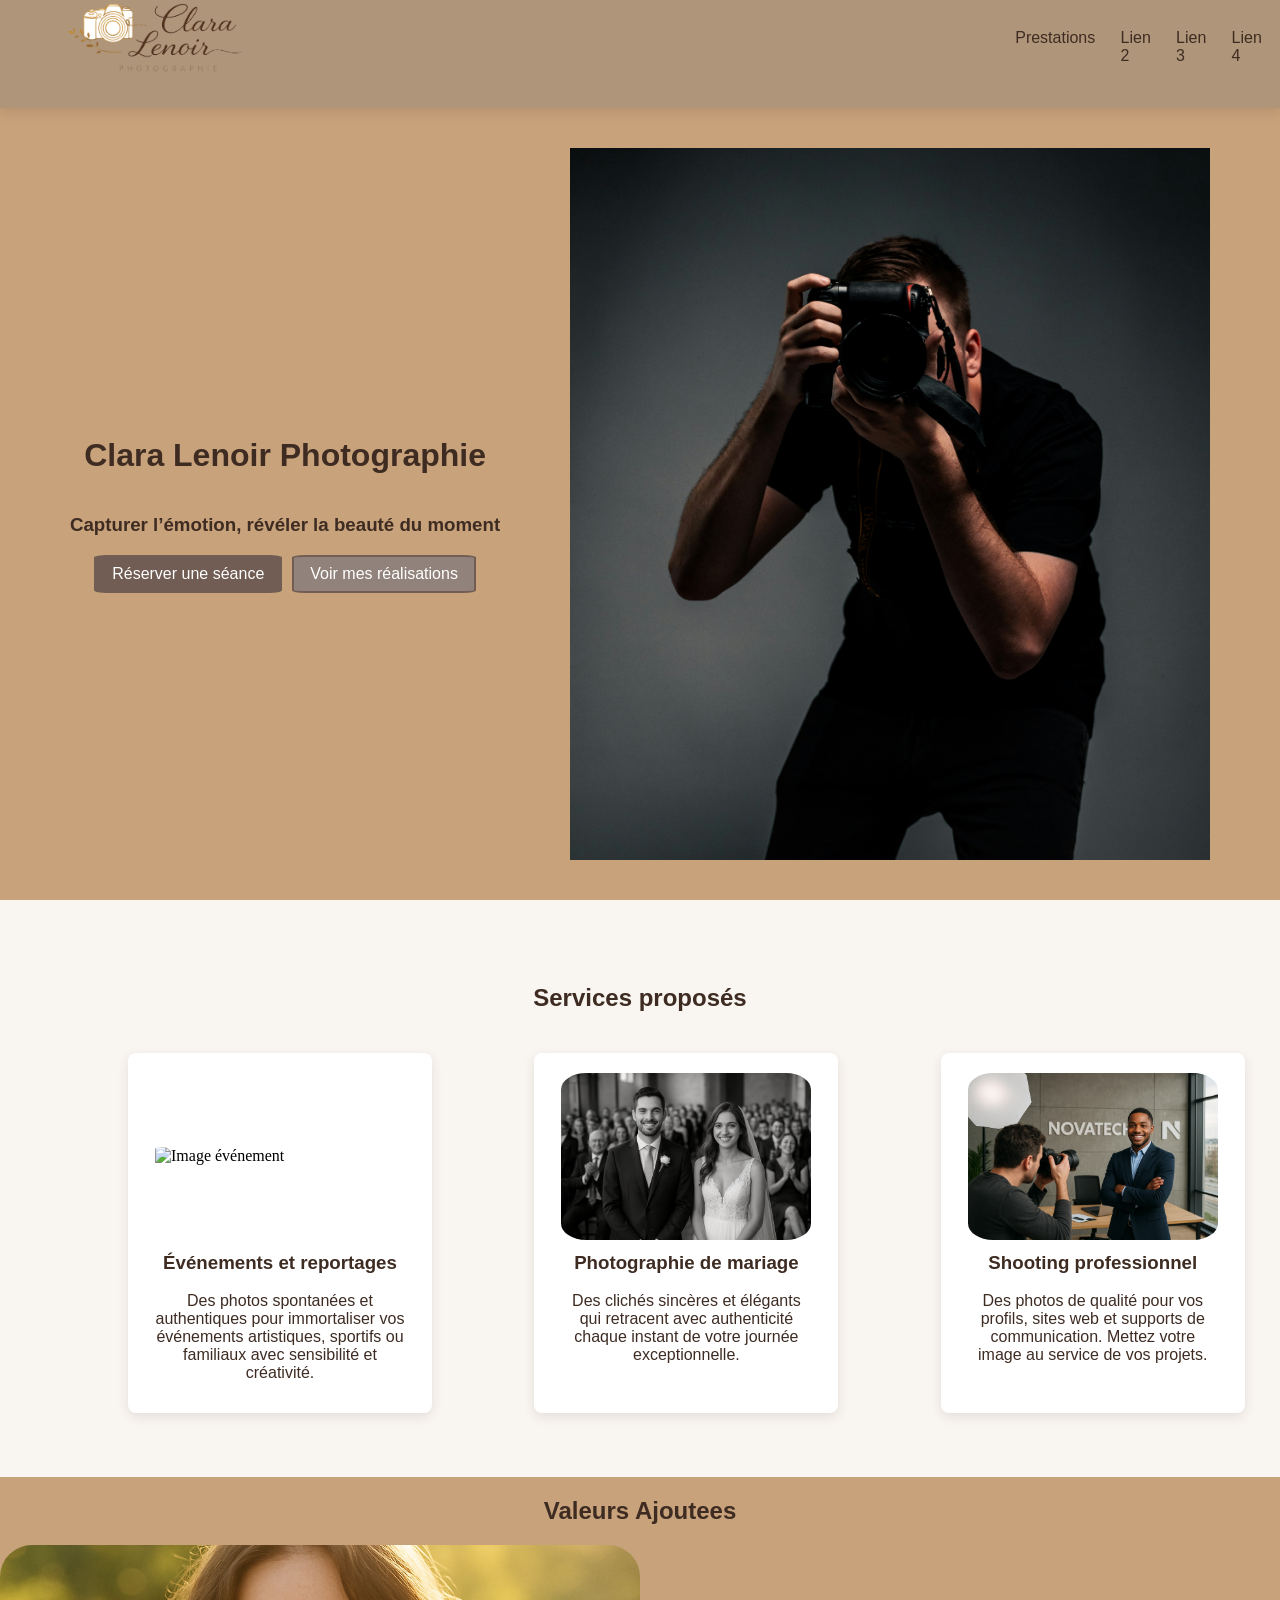
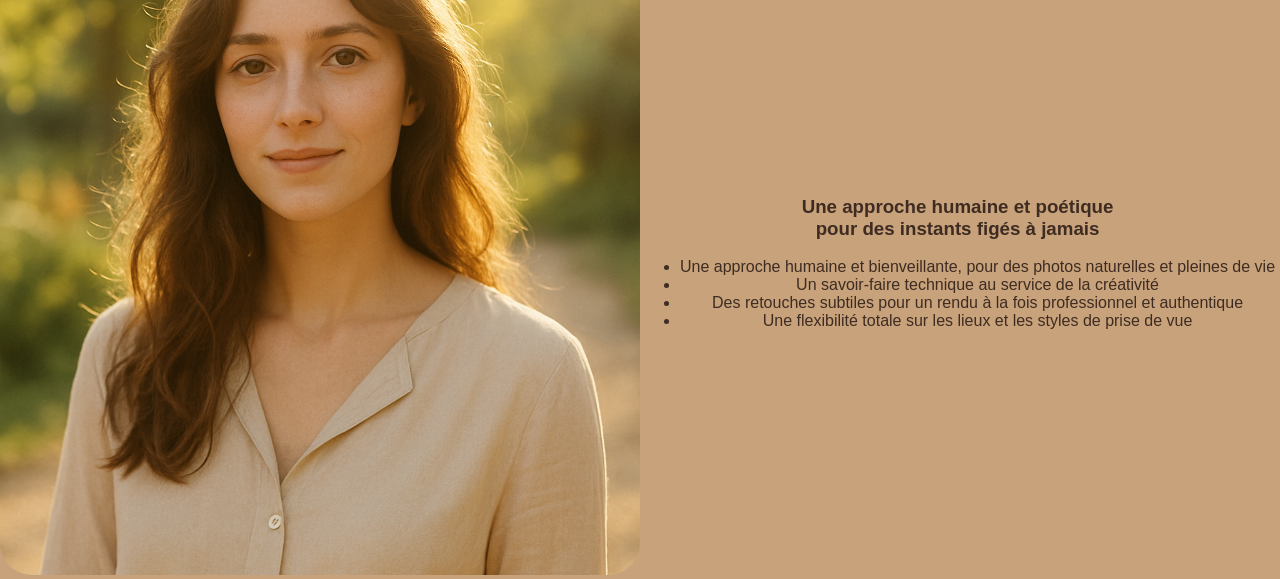
==== index.html @ 396c2cf5 "update" ====
<!DOCTYPE html>
<html lang="fr">

<head>
    <meta charset="UTF-8">
    <meta name="viewport" content="width=device-width, initial-scale=1.0">
    <title>Document</title>
    <link rel="stylesheet" href="style.css">
</head>

<body>
    <nav>
        <a href="index.html">
            <img src="/asset/logo.png" alt="logo">
        </a>
        <ul>
            <li><a href="#">Prestations</a></li>
            <li><a href="#">Lien 2</a></li>
            <li><a href="#">Lien 3</a></li>
            <li><a href="#">Lien 4</a></li>
        </ul>
    </nav>



    <head>
        <div class="head-align">
            <div class="head-colum">
             
            <h1>Clara Lenoir Photographie</h1>
            <h3>Capturer l’émotion, révéler la beauté du moment</h3>
            <div class="btn-align">
                <a class="btn primary" href="€"> Réserver une séance</a>
                <a class="btn secondary" href="#">Voir mes réalisations</a>
            </div>
            </div>
            <img class="head-img" src="asset/img-principal.jpg" alt="image principal">
        </div>
    </head>


<main>
    <section class="prestation">
    <h2>Services proposés</h2>
    <div class="prestation-container">
        
        <div class="prestation-card">
            <div class="prestation-img">
                <img src="asset/nathanael-desmeules-r5GDJ0V_4D8-unsplash.jpg" alt="Image événement">
            </div>
            <h3>Événements et reportages</h3>
            <p>Des photos spontanées et authentiques pour immortaliser vos événements artistiques, sportifs ou familiaux avec sensibilité et créativité.</p>
        </div>

       
        <div class="prestation-card">
            <div class="prestation-img">
                <img src="asset/mariage.png" alt="Image mariage">
            </div>
            <h3>Photographie de mariage</h3>
            <p>Des clichés sincères et élégants qui retracent avec authenticité chaque instant de votre journée exceptionnelle.</p>
        </div>

        
        <div class="prestation-card">
            <div class="prestation-img">
                <img src="asset/corporate-novatech.png" alt="Image professionnel">
            </div>
            <h3>Shooting professionnel</h3>
            <p>Des photos de qualité pour vos profils, sites web et supports de communication. Mettez votre image au service de vos projets.</p>
        </div>
    </div>
</section>

<section class="realisation">
    <h2>Valeurs Ajoutees</h2>
    <div class="realisation-container">
        <div class="realisation-img"> 
        <img src="asset\portraits-lumiere.png" alt="Photo de la proprietaire du site">
        </div>
        <div class="realisation-txt">
            <h3>Une approche humaine et poétique<br>pour des instants figés à jamais</h3>
            <ul>
                <li>Une approche humaine et bienveillante, pour des photos naturelles et pleines de vie</li>
                <li>Un savoir-faire technique au service de la créativité</li>
                <li>Des retouches subtiles pour un rendu à la fois professionnel et authentique</li>
                <li>Une flexibilité totale sur les lieux et les styles de prise de vue</li>
            </ul>
        </div>
    </div>
</section>

</main>
</body>

</html>
---- style.css ----
body {
    margin: 0px;
    background-color: #C8A27A;
}

h1, h2, h3 {

    font-family: "Montserrat", sans-serif;
    font-optical-sizing: auto;
    /* font-weight: <weight>; */
    font-style: normal;
    color: #3E2C23;

}

p, a, li {
    font-family: "Lato", sans-serif;
    font-weight: 100;
    font-style: normal;
    color: #3E2C23;
    text-decoration: none;
}










/* DEBUT NAVBAR */


nav {
    display: flex;
    justify-content: center;
    align-content: space-between;
    height: 12vh;
    background-color: #af9579;
    box-shadow: 0 4px 12px rgba(62, 44, 35, 0.15);
    position: relative;
}

nav ul {
    display: flex;
}

nav ul li {
    list-style: none;
    margin: 6%;

}

nav ul li:hover {
    background-color: black;
}

nav img {
    width: 20%;
}

/* FIN NAVBAR */













/* DEBUT BOUTON */
.btn {
    color: #3E2C23;
    border: solid #715d53 2px;
    border-radius: 7%;
    padding: 8px 16px;
    text-decoration: none;
    font-family: 'Lato', sans-serif;
    transition: all 0.3s ease;
}

.primary {
    background-color: #715d53;
    color: white;
}

.primary:hover {
    background-color: #C8A27A;
    color: #3E2C23;
}

.secondary {
    background-color: #91827b;
    color: white;
    border-color: #715d53;
}

.secondary:hover {
    background-color: #B89F8A;
    color: #3E2C23;
    border-color: #C8A27A;
}

/* FIN BOUTON */












/* ORGANISATION HEAD */

.btn-align {
    display: flex;
    gap: 10px;
}

.head-align {
    display: flex;
    height: 88vh;
    justify-content: center
}

.head-colum {
    display: flex;
    flex-direction: column;
    justify-content: center;
    align-items: center;
    margin-left: auto;
}

.head-img {
    width: 50vw;
    height: 90%;
    object-fit: cover;
    margin: auto;
}

/* FIN HEAD */









/* DEBUT PRESTATION */

.prestation {
    padding: 5% 10%;
    background-color: #F9F5F0;

}

.prestation h2 {

    color: #3E2C23;
    text-align: center;
    margin-bottom: 4%;

}

.prestation-container {
    display: flex;
    justify-content: space-between;
    gap: 10%;
    height: 40vh;

}

.prestation-card {

    min-width: 250px;
    background-color: white;
    border-radius: 8px;
    padding: 3vh;
    box-shadow: 0 4px 12px rgba(62, 44, 35, 0.1);
}

.prestation-img {
    height: 50%;
    display: flex;
    justify-content: center;
    align-items: center;

}

.prestation-img img {
    width: 100%;
    border-radius: 10%;

}

.prestation-card h3 {
    text-align: center;
}

.prestation-card p {
    text-align: center;
}

/* FIN PRESTATION */





.realisation {
    display: flex;
    flex-direction: column;
    text-align: center;
}

.realisation-container {
    display: flex;
    align-items: center
}

.realisation-img img {
    width: 50vw;
    height: 70vh;
    object-fit: cover;
    border-radius: 5%;
}
.realisation-txt{
    text-align: ;
}
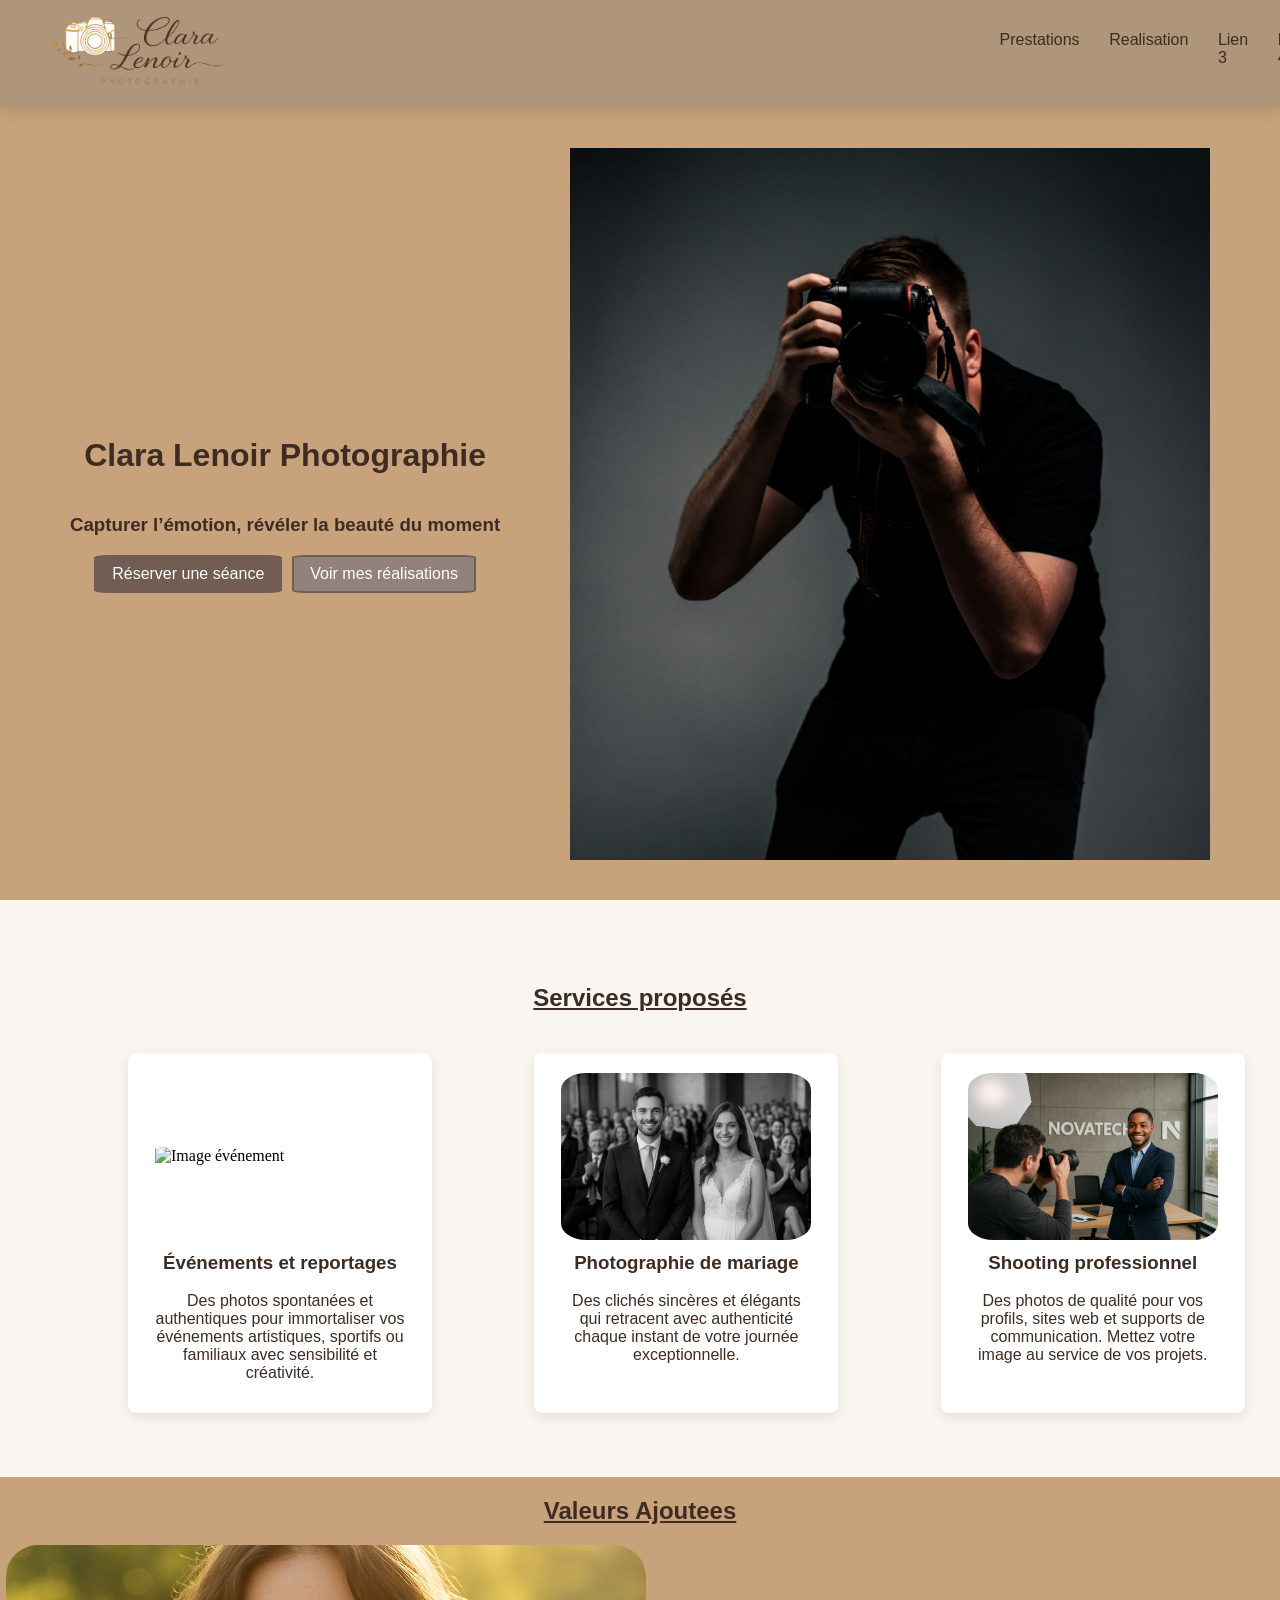
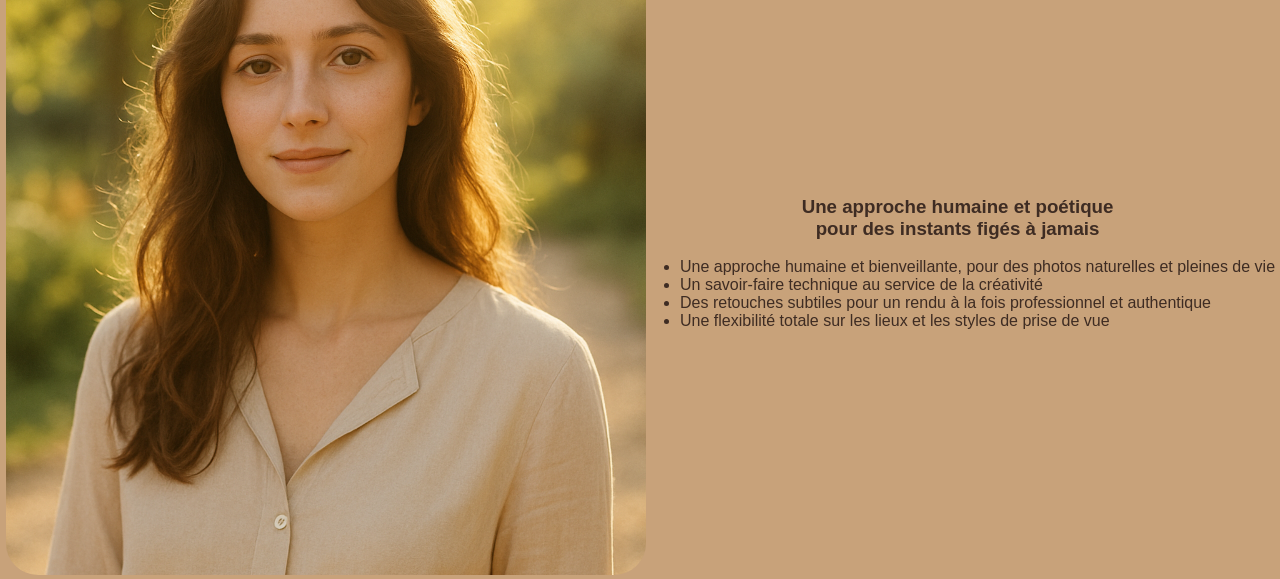
==== commit 5aaa3be1: "v2" ====
--- a/index.html
+++ b/index.html
@@ -15,7 +15,7 @@
         </a>
         <ul>
             <li><a href="#">Prestations</a></li>
-            <li><a href="#">Lien 2</a></li>
+            <li><a href="#">Realisation</a></li>
             <li><a href="#">Lien 3</a></li>
             <li><a href="#">Lien 4</a></li>
         </ul>
--- a/style.css
+++ b/style.css
@@ -59,6 +59,7 @@
 
 nav img {
     width: 20%;
+    margin-top: 1.5%;
 }
 
 /* FIN NAVBAR */
@@ -172,6 +173,8 @@
     color: #3E2C23;
     text-align: center;
     margin-bottom: 4%;
+    text-decoration:underline;
+    font-weight: bold;
 
 }
 
@@ -219,11 +222,15 @@
 
 
 
-
+/* DEBUT REALISATION */
 .realisation {
     display: flex;
     flex-direction: column;
     text-align: center;
+}
+.realisation h2{
+    text-decoration:underline;
+    font-weight: bold;
 }
 
 .realisation-container {
@@ -236,7 +243,13 @@
     height: 70vh;
     object-fit: cover;
     border-radius: 5%;
+    margin-left: 1%;
+   
 }
 .realisation-txt{
-    text-align: ;
-}+    text-align: justify;
+}
+.realisation-txt h3{
+    text-align: center;
+}
+/* FIN REALISATION */
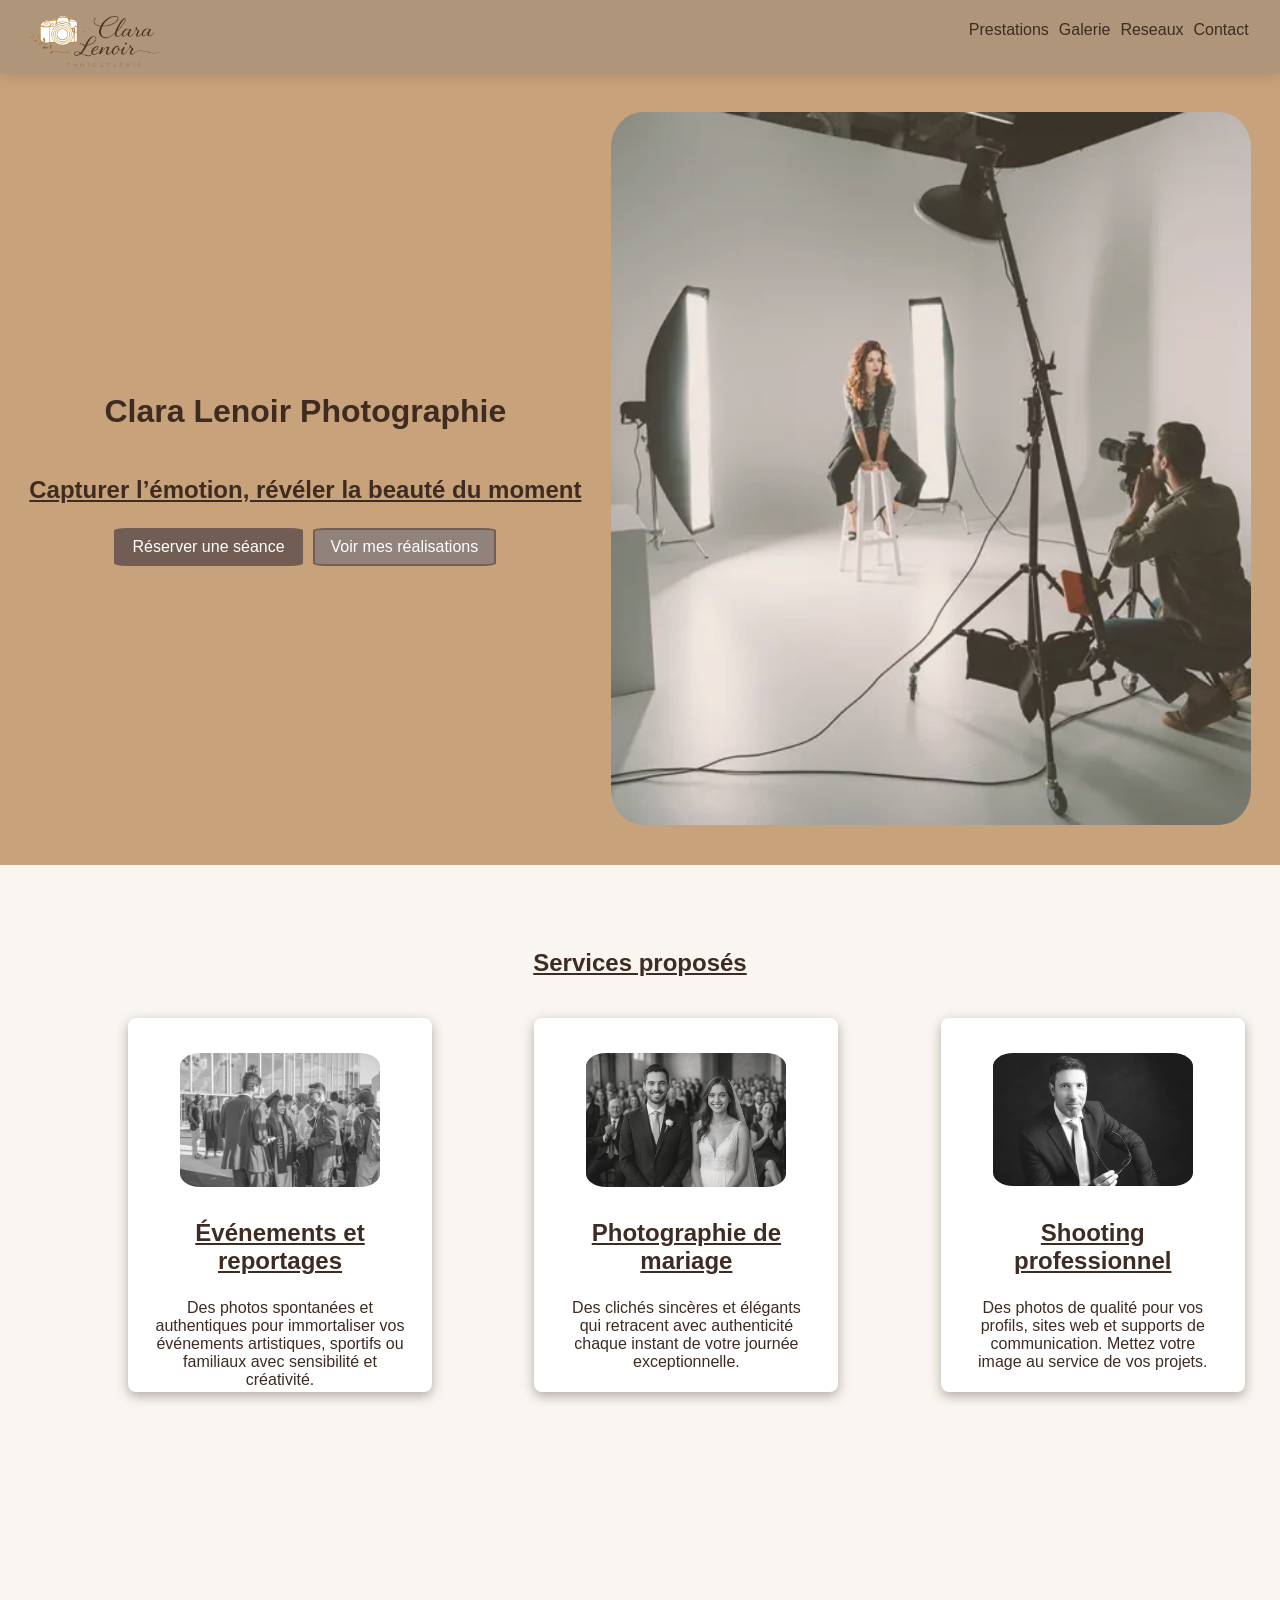
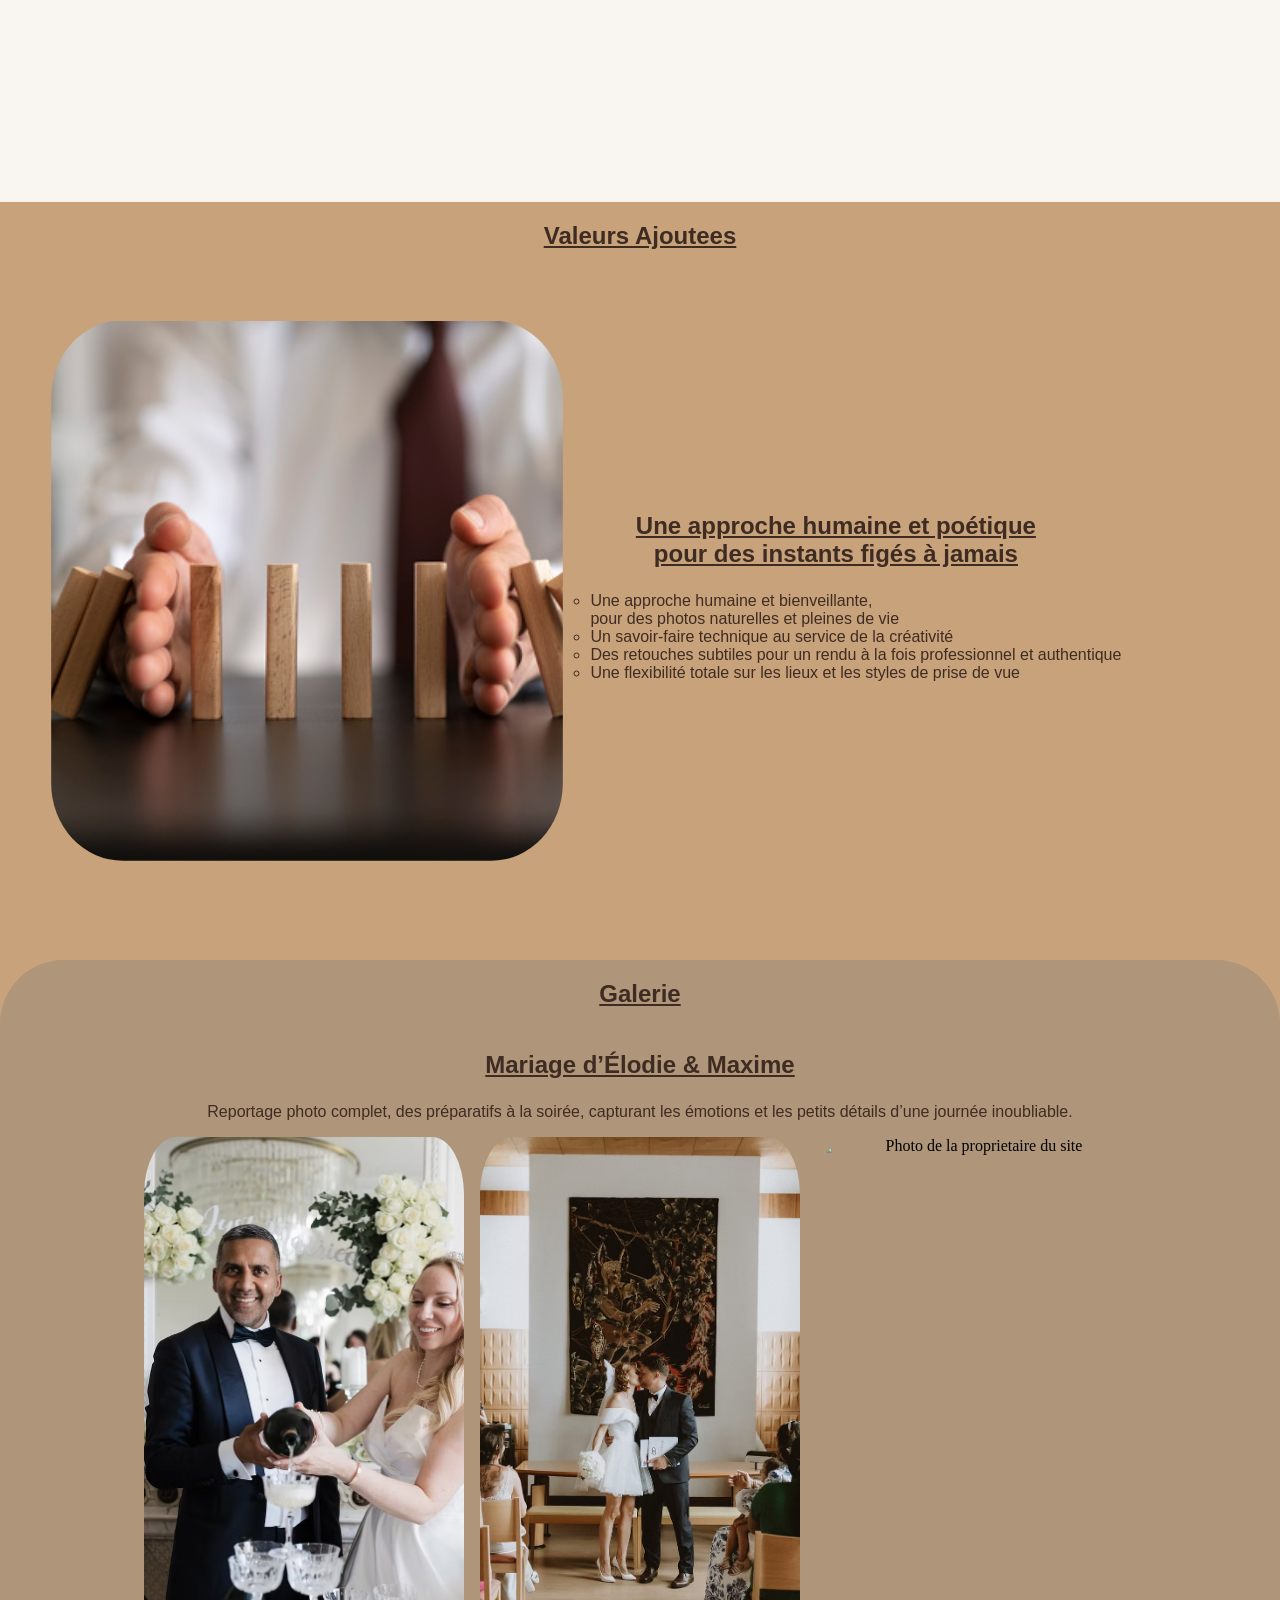
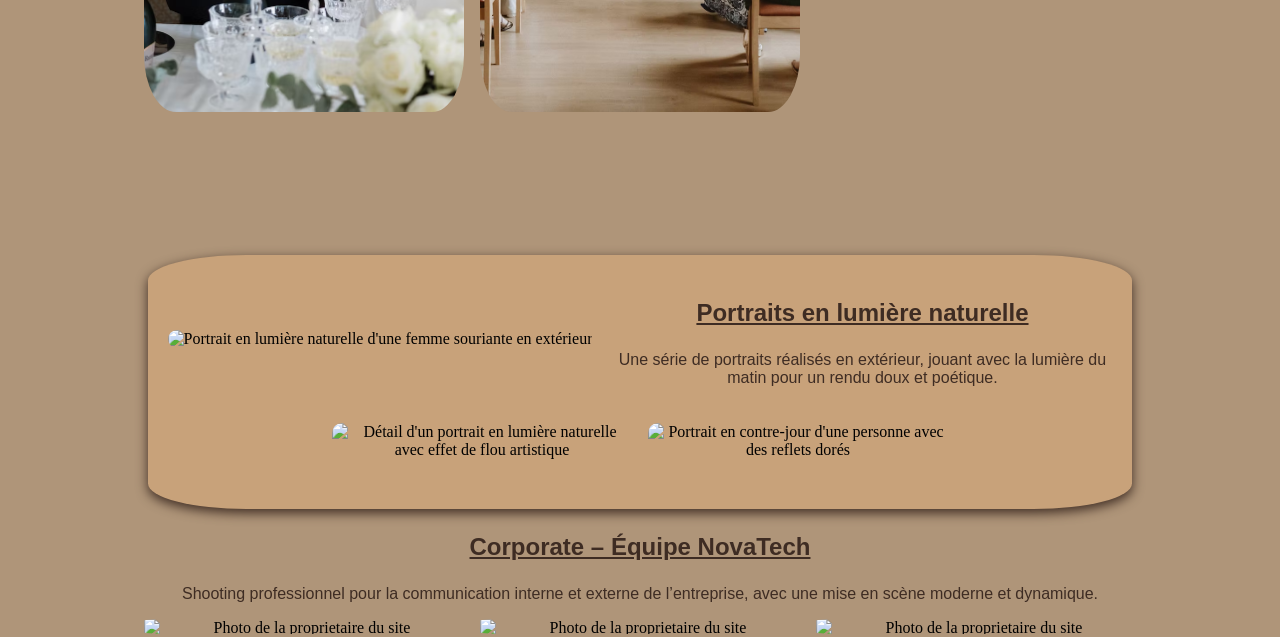
==== commit c44a7aa5: "v2.1" ====
--- a/index.html
+++ b/index.html
@@ -11,13 +11,13 @@
 <body>
     <nav>
         <a href="index.html">
-            <img src="/asset/logo.png" alt="logo">
+            <img src="asset/logo.png" alt="logo">
         </a>
         <ul>
-            <li><a href="#">Prestations</a></li>
-            <li><a href="#">Realisation</a></li>
-            <li><a href="#">Lien 3</a></li>
-            <li><a href="#">Lien 4</a></li>
+            <li><a href="#prestation">Prestations</a></li>
+            <li><a href="#galerie">Galerie</a></li>
+            <li><a href="#">Reseaux</a></li>
+            <li><a href="#">Contact</a></li>
         </ul>
     </nav>
 
@@ -26,71 +26,140 @@
     <head>
         <div class="head-align">
             <div class="head-colum">
-             
-            <h1>Clara Lenoir Photographie</h1>
-            <h3>Capturer l’émotion, révéler la beauté du moment</h3>
-            <div class="btn-align">
-                <a class="btn primary" href="€"> Réserver une séance</a>
-                <a class="btn secondary" href="#">Voir mes réalisations</a>
+
+                <h1>Clara Lenoir Photographie</h1>
+                <h3>Capturer l’émotion, révéler la beauté du moment</h3>
+                <div class="btn-align">
+                    <a class="btn primary" href="€"> Réserver une séance</a>
+                    <a class="btn secondary" href="#">Voir mes réalisations</a>
+                </div>
             </div>
-            </div>
-            <img class="head-img" src="asset/img-principal.jpg" alt="image principal">
+            <img class="head-img" src="asset/img-principale.jpg" alt="image principal">
         </div>
     </head>
 
 
-<main>
-    <section class="prestation">
-    <h2>Services proposés</h2>
-    <div class="prestation-container">
-        
-        <div class="prestation-card">
-            <div class="prestation-img">
-                <img src="asset/nathanael-desmeules-r5GDJ0V_4D8-unsplash.jpg" alt="Image événement">
+    <main>
+        <section id="prestation" class="prestation">
+            <h2>Services proposés</h2>
+            <div class="prestation-container">
+
+                <div class="prestation-card">
+                    <div class="prestation-img">
+                        <img src="asset/evenement.webp"
+                            alt="Photographe capturant un événement artistique en extérieur avec des participants souriants">
+                    </div>
+                    <h3>Événements et reportages</h3>
+                    <p>Des photos spontanées et authentiques pour immortaliser vos événements artistiques, sportifs ou
+                        familiaux avec sensibilité et créativité.</p>
+                </div>
+
+
+                <div class="prestation-card">
+                    <div class="prestation-img">
+                        <img src="asset/mariage.png"
+                            alt="Couple de mariés échangeant un baiser lors de leur cérémonie en plein air">
+                    </div>
+                    <h3>Photographie de mariage</h3>
+                    <p>Des clichés sincères et élégants qui retracent avec authenticité chaque instant de votre journée
+                        exceptionnelle.</p>
+                </div>
+
+
+                <div class="prestation-card">
+                    <div class="prestation-img">
+                        <img src="asset/photo-proffessionnel.jpg"
+                            alt="Portrait professionnel d'une entrepreneuse souriante en costume">
+                    </div>
+                    <h3>Shooting professionnel</h3>
+                    <p>Des photos de qualité pour vos profils, sites web et supports de communication. Mettez votre
+                        image au service de vos projets.</p>
+                </div>
             </div>
-            <h3>Événements et reportages</h3>
-            <p>Des photos spontanées et authentiques pour immortaliser vos événements artistiques, sportifs ou familiaux avec sensibilité et créativité.</p>
-        </div>
+        </section>
 
-       
-        <div class="prestation-card">
-            <div class="prestation-img">
-                <img src="asset/mariage.png" alt="Image mariage">
+        <section class="realisation">
+            <h2>Valeurs Ajoutees</h2>
+            <div class="realisation-container">
+                <div class="realisation-img">
+                    <img src="asset/bienveillance.jpg" alt="Photo de la proprietaire du site">
+                </div>
+                <div class="realisation-txt">
+                    <h3>Une approche humaine et poétique<br>pour des instants figés à jamais</h3>
+                    <ul>
+                        <li>Une approche humaine et bienveillante, <br>pour des photos naturelles et pleines de vie</li>
+                        <li>Un savoir-faire technique au service de la créativité</li>
+                        <li>Des retouches subtiles pour un rendu à la fois professionnel et authentique</li>
+                        <li>Une flexibilité totale sur les lieux et les styles de prise de vue</li>
+                    </ul>
+                </div>
             </div>
-            <h3>Photographie de mariage</h3>
-            <p>Des clichés sincères et élégants qui retracent avec authenticité chaque instant de votre journée exceptionnelle.</p>
-        </div>
+        </section>
 
-        
-        <div class="prestation-card">
-            <div class="prestation-img">
-                <img src="asset/corporate-novatech.png" alt="Image professionnel">
+        <section id="galerie" class="galerie">
+            <div class="galerie-container">
+
+                <h2>Galerie</h2>
+                <div class="galerie-txt">
+                    <h3>Mariage d’Élodie & Maxime</h3>
+                    <p>Reportage photo complet, des préparatifs à la soirée, capturant les
+                        émotions et les petits détails d’une journée inoubliable.</p>
+
+                </div>
+
+                <div class="galerie-img">
+                    <img src="asset/mariage-maxime-1.jpg" alt="Photo de la proprietaire du site">
+                    <img src="asset/mariage-maxime-2.jpg" alt="Photo de la proprietaire du site">
+                    <img src="https://www.martycalvarin.com/wp-content/uploads/2025/04/mariage-finistere-salle-reception-orangerie-decoration-table.webp"
+                        alt="Photo de la proprietaire du site">
+
+                </div>
+
+
+                <div class="galerie-container2">
+                    <div class="galerie-top2">
+
+                        <div class="galerie-img2-main">
+                            <img src="https://images.pexels.com/photos/33999357/pexels-photo-33999357/free-photo-of-portrait-exterieur-d-une-femme-souriante-au-soleil.png?auto=compress&cs=tinysrgb&dpr=1&w=500"
+                                alt="Portrait en lumière naturelle d'une femme souriante en extérieur">
+                        </div>
+
+
+                        <div class="galerie-txt2">
+                            <h3>Portraits en lumière naturelle</h3>
+                            <p>Une série de portraits réalisés en extérieur, jouant avec la lumière du matin pour un
+                                rendu doux et poétique.</p>
+                        </div>
+                    </div>
+
+
+                    <div class="galerie-bottom2">
+                        <img src="https://apprendre-la-photographie.net/wp-content/uploads/2016/10/portrait-photo-bokeh-arriere-plan-flou-Christoph-Gellert.jpg"
+                            alt="Détail d'un portrait en lumière naturelle avec effet de flou artistique">
+                        <img src="https://encrypted-tbn0.gstatic.com/images?q=tbn:ANd9GcQQCMvOY2Ns4AhbjPq5uisEtqDWxu1PwmL_Zg&s"
+                            alt="Portrait en contre-jour d'une personne avec des reflets dorés">
+                    </div>
+                </div>
+
+                <div class="galerie-txt">
+                    <h3>Corporate – Équipe NovaTech</h3>
+                    <p>Shooting professionnel pour la communication interne et externe de
+                        l’entreprise, avec une mise en scène moderne et dynamique.</p>
+
+                </div>
+                <div class="galerie-img">
+                    <img src="https://www.irysphotographie.com/wp-content/uploads/2022/06/Irys-Photographie-portrait-corporate-1-683x1024.jpg" alt="Photo de la proprietaire du site">
+                    <img src="https://monapartephoto.com/wp-content/uploads/2021/04/portrait-corporate.jpg" alt="Photo de la proprietaire du site">
+                    <img src="https://images.squarespace-cdn.com/content/v1/61523938e4bc1423f0714d4c/e5e714b9-371d-4ac3-b71b-4c5a67985963/Portrait+corporate+photo+pro+Aix-en-Provence"
+                        alt="Photo de la proprietaire du site">
+
+                </div>
+
+
             </div>
-            <h3>Shooting professionnel</h3>
-            <p>Des photos de qualité pour vos profils, sites web et supports de communication. Mettez votre image au service de vos projets.</p>
-        </div>
-    </div>
-</section>
+        </section>
 
-<section class="realisation">
-    <h2>Valeurs Ajoutees</h2>
-    <div class="realisation-container">
-        <div class="realisation-img"> 
-        <img src="asset\portraits-lumiere.png" alt="Photo de la proprietaire du site">
-        </div>
-        <div class="realisation-txt">
-            <h3>Une approche humaine et poétique<br>pour des instants figés à jamais</h3>
-            <ul>
-                <li>Une approche humaine et bienveillante, pour des photos naturelles et pleines de vie</li>
-                <li>Un savoir-faire technique au service de la créativité</li>
-                <li>Des retouches subtiles pour un rendu à la fois professionnel et authentique</li>
-                <li>Une flexibilité totale sur les lieux et les styles de prise de vue</li>
-            </ul>
-        </div>
-    </div>
-</section>
-
-</main>
+    </main>
 </body>
 
 </html>
--- a/style.css
+++ b/style.css
@@ -3,7 +3,9 @@
     background-color: #C8A27A;
 }
 
-h1, h2, h3 {
+h1,
+h2,
+h3 {
 
     font-family: "Montserrat", sans-serif;
     font-optical-sizing: auto;
@@ -13,7 +15,9 @@
 
 }
 
-p, a, li {
+p,
+a,
+li {
     font-family: "Lato", sans-serif;
     font-weight: 100;
     font-style: normal;
@@ -37,7 +41,7 @@
     display: flex;
     justify-content: center;
     align-content: space-between;
-    height: 12vh;
+    height: 12%;
     background-color: #af9579;
     box-shadow: 0 4px 12px rgba(62, 44, 35, 0.15);
     position: relative;
@@ -45,21 +49,25 @@
 
 nav ul {
     display: flex;
+    padding-right: 3%;
 }
 
 nav ul li {
     list-style: none;
-    margin: 6%;
-
+    padding: 2%;
 }
 
 nav ul li:hover {
-    background-color: black;
+    background-color: #C8A27A;
+    color: #3E2C23;
+    border-radius: 10%;
+    border: solid 1px #3E2C23;
 }
 
 nav img {
-    width: 20%;
+    width: 15%;
     margin-top: 1.5%;
+
 }
 
 /* FIN NAVBAR */
@@ -148,9 +156,26 @@
     height: 90%;
     object-fit: cover;
     margin: auto;
-}
-
-/* FIN HEAD */
+    border-radius: 5%;
+    opacity: 80%;
+}
+
+
+
+
+main {
+    height: auto;
+}
+
+
+
+
+
+
+
+
+
+
 
 
 
@@ -165,6 +190,7 @@
 .prestation {
     padding: 5% 10%;
     background-color: #F9F5F0;
+    
 
 }
 
@@ -173,7 +199,7 @@
     color: #3E2C23;
     text-align: center;
     margin-bottom: 4%;
-    text-decoration:underline;
+    text-decoration: underline;
     font-weight: bold;
 
 }
@@ -182,21 +208,28 @@
     display: flex;
     justify-content: space-between;
     gap: 10%;
-    height: 40vh;
+    height: 80vh;
 
 }
 
 .prestation-card {
 
     min-width: 250px;
+    height: 320px;
     background-color: white;
     border-radius: 8px;
     padding: 3vh;
-    box-shadow: 0 4px 12px rgba(62, 44, 35, 0.1);
+    box-shadow: 0 4px 12px rgba(62, 44, 35, 0.368);
+}
+.prestation-card:hover{
+     overflow: hidden;
+     min-width: 300px;
+    height: 420px;
+    background-color: #715d53;
 }
 
 .prestation-img {
-    height: 50%;
+    height: 47%;
     display: flex;
     justify-content: center;
     align-items: center;
@@ -204,8 +237,10 @@
 }
 
 .prestation-img img {
-    width: 100%;
+    width: 80%;
     border-radius: 10%;
+    opacity: 90%;
+
 
 }
 
@@ -218,6 +253,17 @@
 }
 
 /* FIN PRESTATION */
+
+
+
+
+
+
+
+
+
+
+
 
 
 
@@ -227,10 +273,14 @@
     display: flex;
     flex-direction: column;
     text-align: center;
-}
-.realisation h2{
-    text-decoration:underline;
-    font-weight: bold;
+    height: 70vh;
+
+}
+
+.realisation h2 {
+    text-decoration: underline;
+    /* font-weight: bold; */
+    font-size: x-large;
 }
 
 .realisation-container {
@@ -239,17 +289,174 @@
 }
 
 .realisation-img img {
-    width: 50vw;
-    height: 70vh;
+    width: 40vw;
+    height: 60vh;
     object-fit: cover;
-    border-radius: 5%;
-    margin-left: 1%;
+    border-radius: 20%;
+    padding: 10%;
+
+
+}
+
+.realisation-txt {
+    text-align: justify;
+    padding-left: 3%;
+}
+
+.realisation-txt h3 {
+    text-align: center;
+}
+
+.realisation-txt li {
+    list-style: circle;
+}
+
+/* FIN REALISATION */
+
+
+
+
+
+
+
+
+
+
+
+
+
+
+
+
+
+/* DEBUT GALERIE*/
+
+
+.galerie {
+    display: flex;
+    flex-direction: row;
+    text-align: center;
+    justify-content: center;
+    height: 60%;
+    margin-top: 10%;
+    background-color: #af9579;
+    border-radius: 5% 5% 0% 0%;
    
-}
-.realisation-txt{
+
+}
+
+.galerie h2, h3{
+    text-decoration: underline;
+    /* font-weight: bold; */
+    font-size: x-large;
+
+}
+
+.galerie-container {
+    display: flex;
+    align-items: center;
+    flex-direction: column;
+
+}
+
+.galerie-img {
+    display: flex;
+    justify-content: center;
+    gap: 16px;
+
+
+}
+
+.galerie-img img {
+    width: 25vw;
+    height: 80%;
+    object-fit: cover;
+    border-radius: 10%;
+
+
+
+}
+
+.galerie-img img:hover {
+    overflow: hidden;
+     width: 35vw;
+    height: 80%;
+}
+
+.galerie-txt {
     text-align: justify;
-}
-.realisation-txt h3{
-    text-align: center;
-}
-/* FIN REALISATION */+
+}
+
+.galerie-txt h3 {
+    text-align: center;
+}
+
+.galerie-txt li {
+    list-style: circle;
+}
+
+
+
+
+
+.galerie-container2 {
+    display: flex;
+    flex-direction: column;
+    gap: 20px; 
+    padding: 20px;
+    max-width: 1200px; 
+    margin: 0 auto;
+    background-color: #C8A27A;
+    border-radius: 10%;
+     box-shadow: 0 4px 12px rgb(62, 44, 35);
+}
+
+
+.galerie-top2 {
+    display: flex;
+    gap: 20px; 
+    align-items: center;
+}
+
+
+.galerie-img2-main img {
+    width: 20vw; 
+    max-width: 500px; 
+    height: 50%; 
+    object-fit: cover;
+    border-radius: 10px;
+}
+.galerie-img2-main img:hover{
+     overflow: hidden;
+     width: 60%;
+    height: 60%;
+}
+
+.galerie-txt2 {
+    flex: 1; 
+    max-width: 500px; 
+    text-align: center;
+}
+
+
+.galerie-bottom2 {
+    display: flex;
+    justify-content: center;
+    gap: 16px;
+    padding-bottom: 30px;
+}
+
+.galerie-bottom2 img {
+    width: 30vw; 
+    max-width: 300px;
+    height: auto;
+    object-fit: cover;
+    border-radius: 10px;
+}
+
+.galerie-bottom2 img:hover{
+     overflow: hidden;
+     width: 110%;
+    height: 110%;
+}
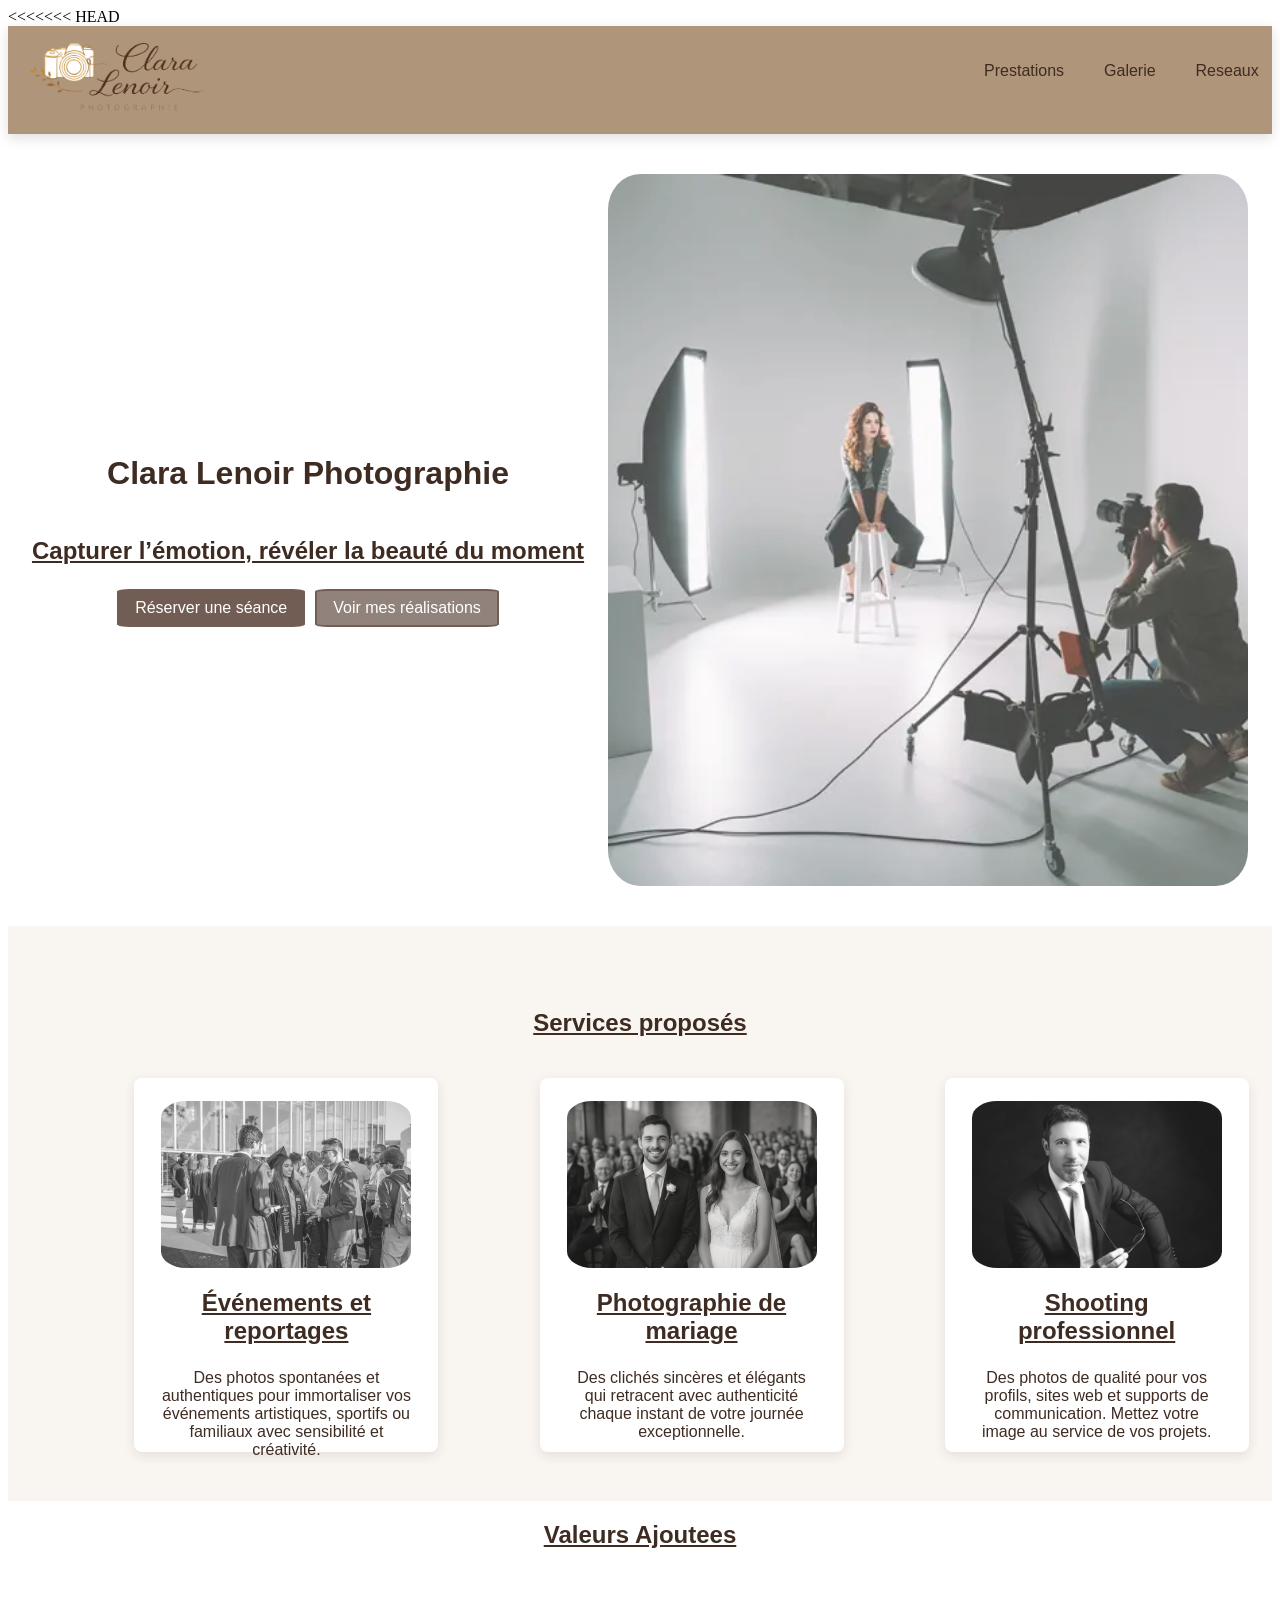
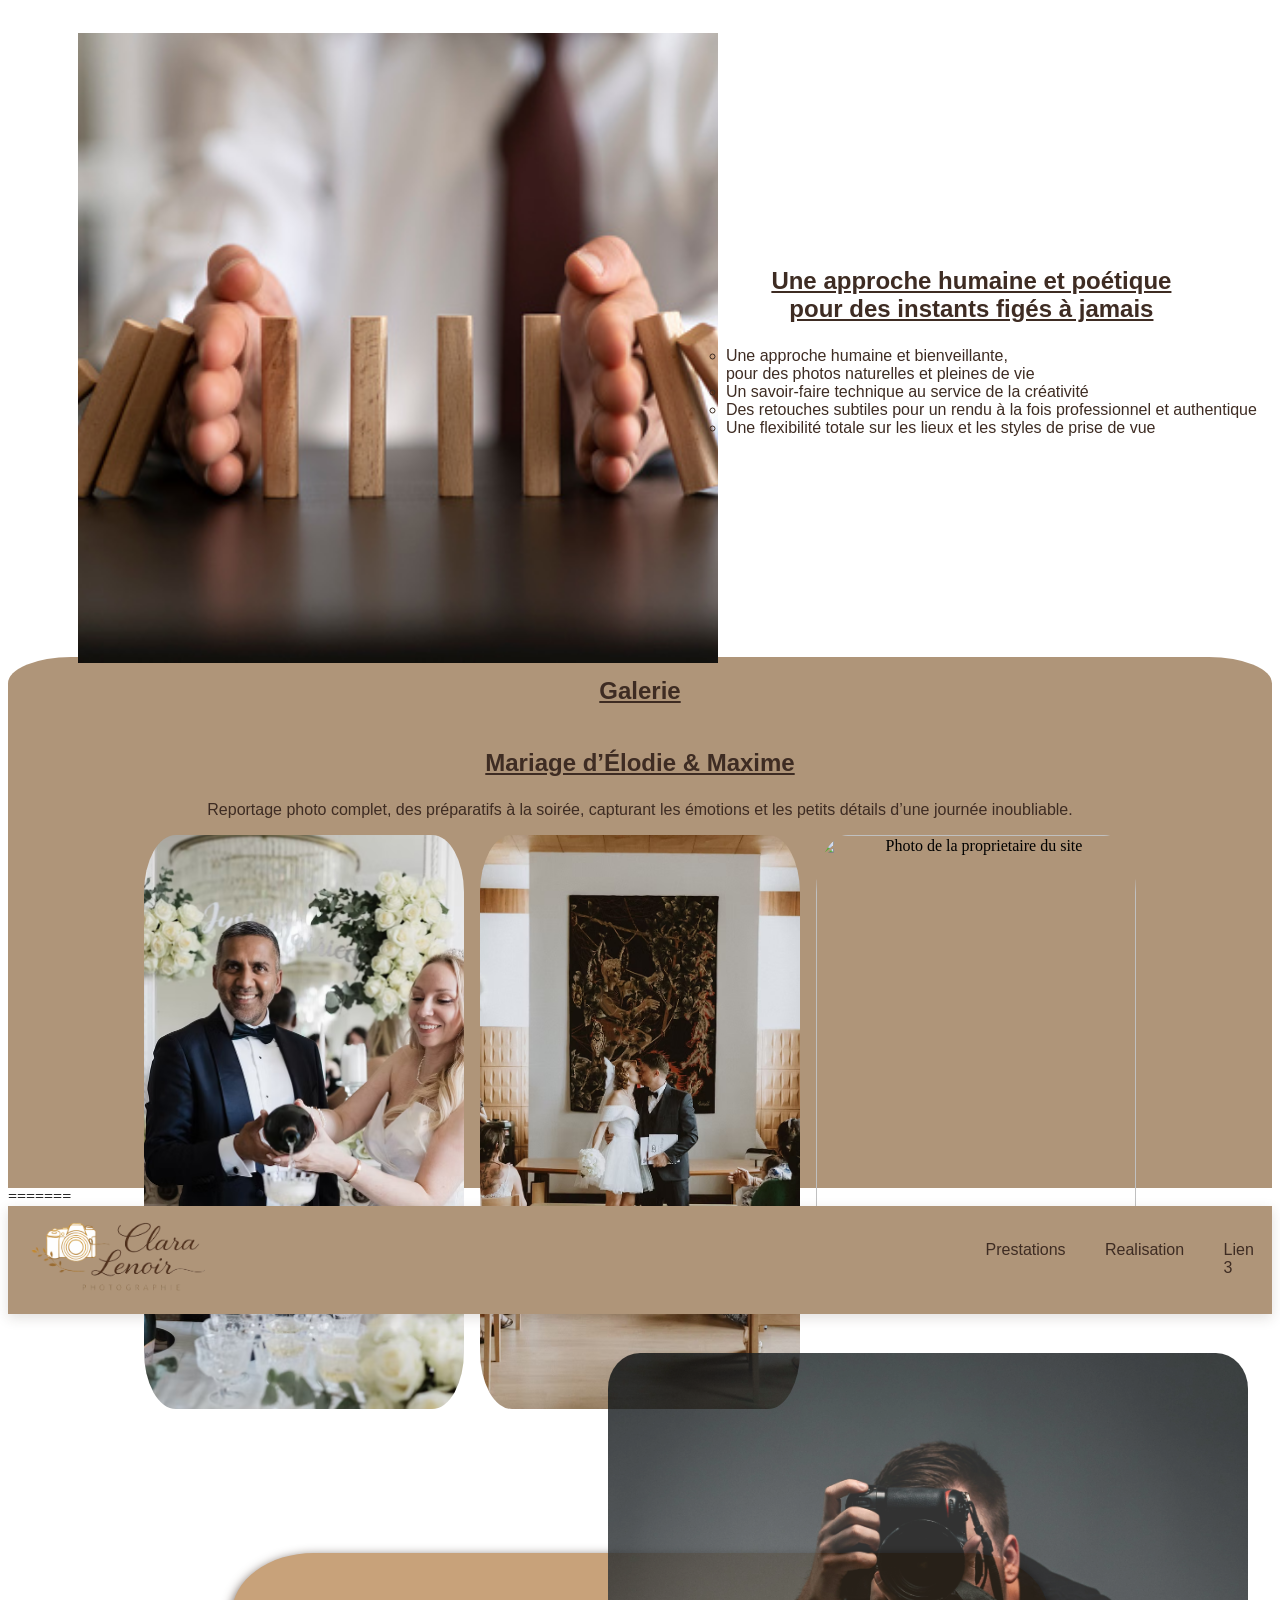
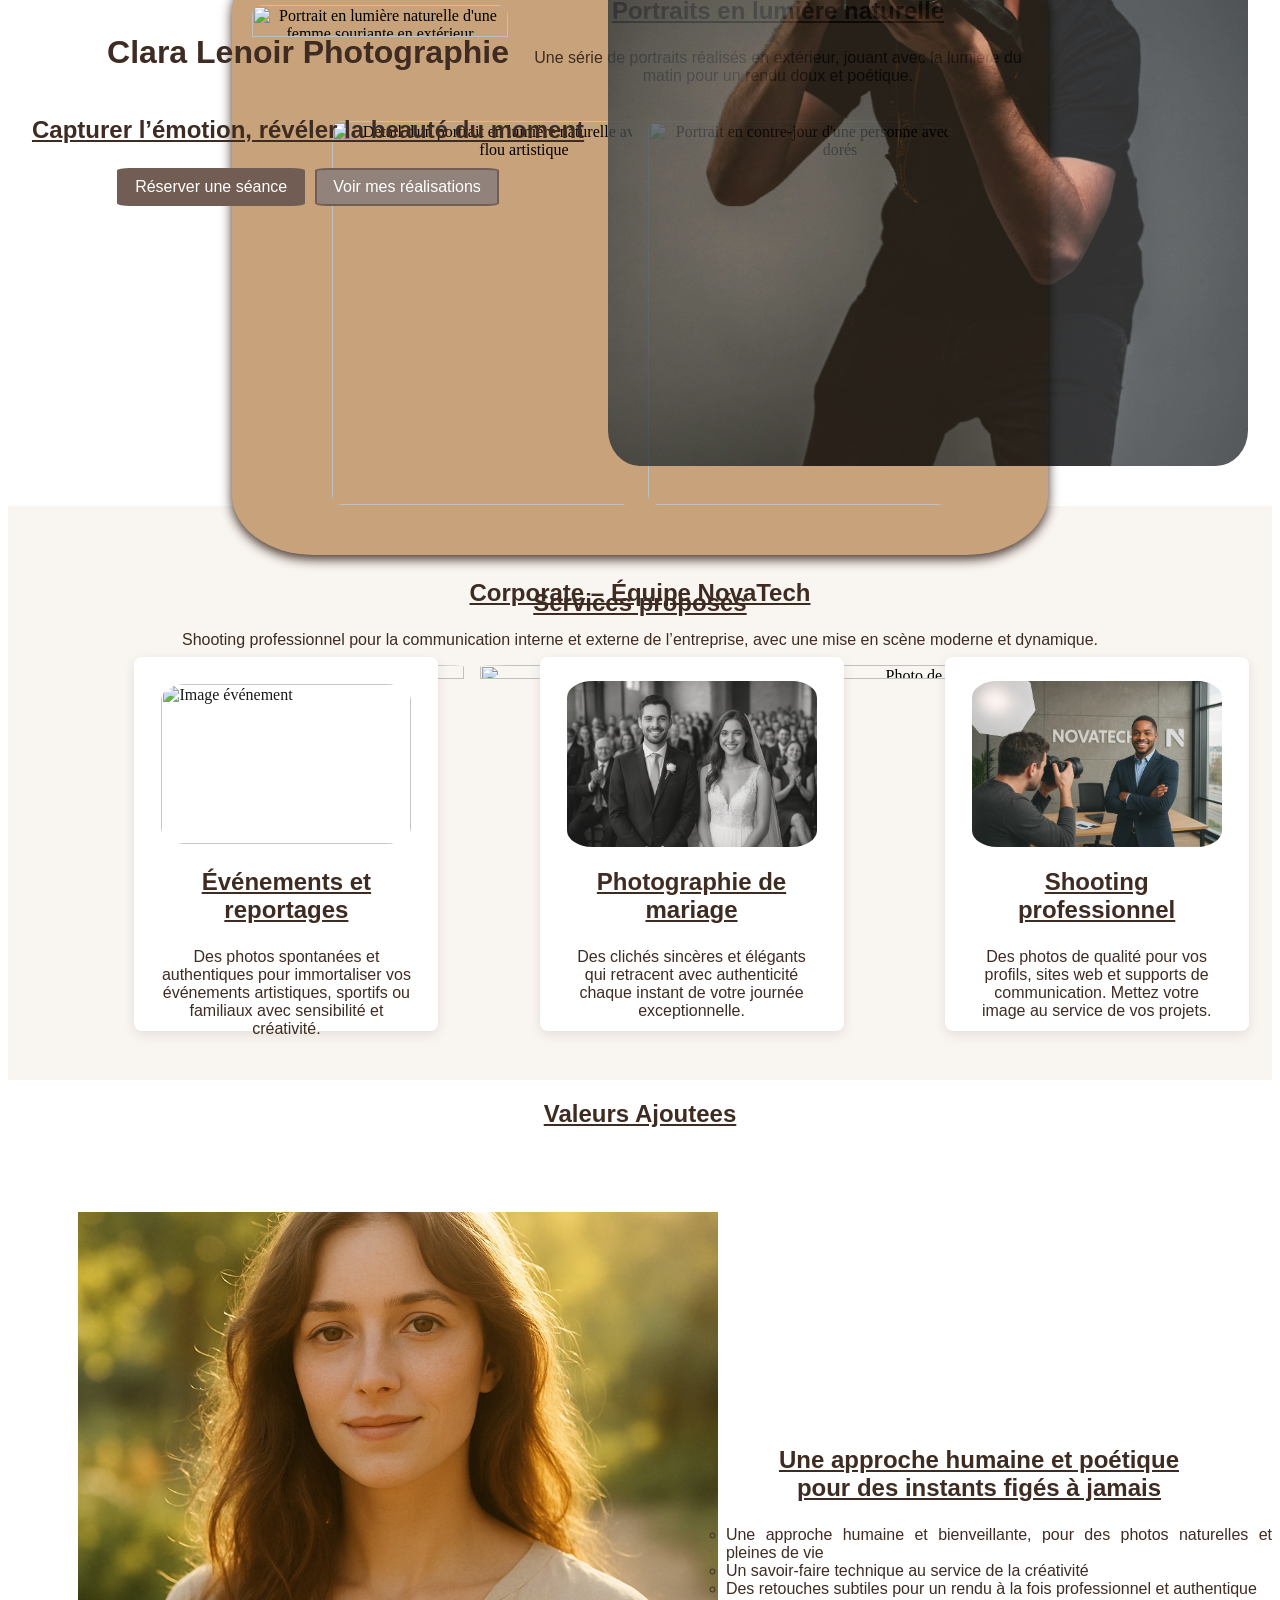
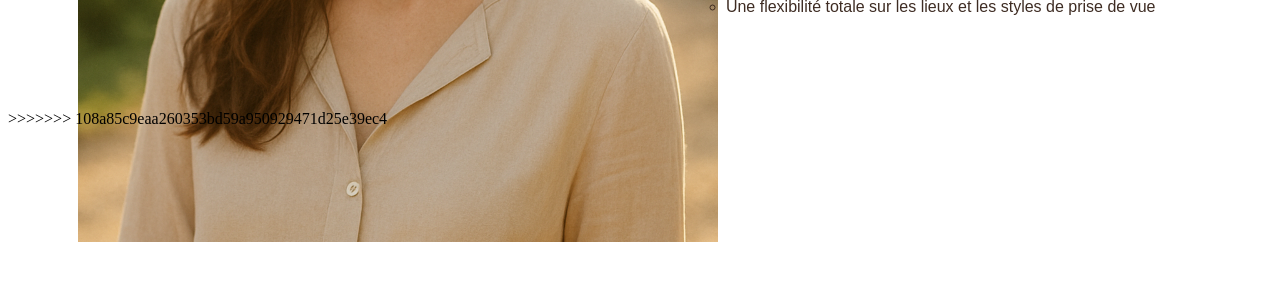
==== commit 1d70b33d: "V2.2" ====
--- a/index.html
+++ b/index.html
@@ -1,3 +1,4 @@
+<<<<<<< HEAD
 <!DOCTYPE html>
 <html lang="fr">
 
@@ -162,4 +163,102 @@
     </main>
 </body>
 
-</html>+</html>
+=======
+<!DOCTYPE html>
+<html lang="fr">
+
+<head>
+    <meta charset="UTF-8">
+    <meta name="viewport" content="width=device-width, initial-scale=1.0">
+    <title>Document</title>
+    <link rel="stylesheet" href="style.css">
+</head>
+
+<body>
+    <nav>
+        <a href="index.html">
+            <img src="asset/logo.png" alt="logo">
+        </a>
+        <ul>
+            <li><a href="#">Prestations</a></li>
+            <li><a href="#">Realisation</a></li>
+            <li><a href="#">Lien 3</a></li>
+            <li><a href="#">Lien 4</a></li>
+        </ul>
+    </nav>
+
+
+
+    <head>
+        <div class="head-align">
+            <div class="head-colum">
+             
+            <h1>Clara Lenoir Photographie</h1>
+            <h3>Capturer l’émotion, révéler la beauté du moment</h3>
+            <div class="btn-align">
+                <a class="btn primary" href="€"> Réserver une séance</a>
+                <a class="btn secondary" href="#">Voir mes réalisations</a>
+            </div>
+            </div>
+            <img class="head-img" src="asset/img-principal.jpg" alt="image principal">
+        </div>
+    </head>
+
+
+<main>
+    <section class="prestation">
+    <h2>Services proposés</h2>
+    <div class="prestation-container">
+        
+        <div class="prestation-card">
+            <div class="prestation-img">
+                <img src="asset/nathanael-desmeules-r5GDJ0V_4D8-unsplash.jpg" alt="Image événement">
+            </div>
+            <h3>Événements et reportages</h3>
+            <p>Des photos spontanées et authentiques pour immortaliser vos événements artistiques, sportifs ou familiaux avec sensibilité et créativité.</p>
+        </div>
+
+       
+        <div class="prestation-card">
+            <div class="prestation-img">
+                <img src="asset/mariage.png" alt="Image mariage">
+            </div>
+            <h3>Photographie de mariage</h3>
+            <p>Des clichés sincères et élégants qui retracent avec authenticité chaque instant de votre journée exceptionnelle.</p>
+        </div>
+
+        
+        <div class="prestation-card">
+            <div class="prestation-img">
+                <img src="asset/corporate-novatech.png" alt="Image professionnel">
+            </div>
+            <h3>Shooting professionnel</h3>
+            <p>Des photos de qualité pour vos profils, sites web et supports de communication. Mettez votre image au service de vos projets.</p>
+        </div>
+    </div>
+</section>
+
+<section class="realisation">
+    <h2>Valeurs Ajoutees</h2>
+    <div class="realisation-container">
+        <div class="realisation-img"> 
+        <img src="asset\portraits-lumiere.png" alt="Photo de la proprietaire du site">
+        </div>
+        <div class="realisation-txt">
+            <h3>Une approche humaine et poétique<br>pour des instants figés à jamais</h3>
+            <ul>
+                <li>Une approche humaine et bienveillante, pour des photos naturelles et pleines de vie</li>
+                <li>Un savoir-faire technique au service de la créativité</li>
+                <li>Des retouches subtiles pour un rendu à la fois professionnel et authentique</li>
+                <li>Une flexibilité totale sur les lieux et les styles de prise de vue</li>
+            </ul>
+        </div>
+    </div>
+</section>
+
+</main>
+</body>
+
+</html>
+>>>>>>> 108a85c9eaa260353bd59a950929471d25e39ec4
--- a/style.css
+++ b/style.css
@@ -1,3 +1,4 @@
+<<<<<<< HEAD
 body {
     margin: 0px;
     background-color: #C8A27A;
@@ -459,4 +460,261 @@
      overflow: hidden;
      width: 110%;
     height: 110%;
-}+}
+=======
+body {
+    margin: 0px;
+    background-color: #C8A27A;
+}
+
+h1, h2, h3 {
+
+    font-family: "Montserrat", sans-serif;
+    font-optical-sizing: auto;
+    /* font-weight: <weight>; */
+    font-style: normal;
+    color: #3E2C23;
+
+}
+
+p, a, li {
+    font-family: "Lato", sans-serif;
+    font-weight: 100;
+    font-style: normal;
+    color: #3E2C23;
+    text-decoration: none;
+}
+
+
+
+
+
+
+
+
+
+
+/* DEBUT NAVBAR */
+
+
+nav {
+    display: flex;
+    justify-content: center;
+    align-content: space-between;
+    height: 12vh;
+    background-color: #af9579;
+    box-shadow: 0 4px 12px rgba(62, 44, 35, 0.15);
+    position: relative;
+}
+
+nav ul {
+    display: flex;
+}
+
+nav ul li {
+    list-style: none;
+    margin: 6%;
+
+}
+
+nav ul li:hover {
+    background-color: black;
+}
+
+nav img {
+    width: 20%;
+    margin-top: 1.5%;
+}
+
+/* FIN NAVBAR */
+
+
+
+
+
+
+
+
+
+
+
+
+
+/* DEBUT BOUTON */
+.btn {
+    color: #3E2C23;
+    border: solid #715d53 2px;
+    border-radius: 7%;
+    padding: 8px 16px;
+    text-decoration: none;
+    font-family: 'Lato', sans-serif;
+    transition: all 0.3s ease;
+}
+
+.primary {
+    background-color: #715d53;
+    color: white;
+}
+
+.primary:hover {
+    background-color: #C8A27A;
+    color: #3E2C23;
+}
+
+.secondary {
+    background-color: #91827b;
+    color: white;
+    border-color: #715d53;
+}
+
+.secondary:hover {
+    background-color: #B89F8A;
+    color: #3E2C23;
+    border-color: #C8A27A;
+}
+
+/* FIN BOUTON */
+
+
+
+
+
+
+
+
+
+
+
+
+/* ORGANISATION HEAD */
+
+.btn-align {
+    display: flex;
+    gap: 10px;
+}
+
+.head-align {
+    display: flex;
+    height: 88vh;
+    justify-content: center
+}
+
+.head-colum {
+    display: flex;
+    flex-direction: column;
+    justify-content: center;
+    align-items: center;
+    margin-left: auto;
+}
+
+.head-img {
+    width: 50vw;
+    height: 90%;
+    object-fit: cover;
+    margin: auto;
+}
+
+/* FIN HEAD */
+
+
+
+
+
+
+
+
+
+/* DEBUT PRESTATION */
+
+.prestation {
+    padding: 5% 10%;
+    background-color: #F9F5F0;
+
+}
+
+.prestation h2 {
+
+    color: #3E2C23;
+    text-align: center;
+    margin-bottom: 4%;
+    text-decoration:underline;
+    font-weight: bold;
+
+}
+
+.prestation-container {
+    display: flex;
+    justify-content: space-between;
+    gap: 10%;
+    height: 40vh;
+
+}
+
+.prestation-card {
+
+    min-width: 250px;
+    background-color: white;
+    border-radius: 8px;
+    padding: 3vh;
+    box-shadow: 0 4px 12px rgba(62, 44, 35, 0.1);
+}
+
+.prestation-img {
+    height: 50%;
+    display: flex;
+    justify-content: center;
+    align-items: center;
+
+}
+
+.prestation-img img {
+    width: 100%;
+    border-radius: 10%;
+
+}
+
+.prestation-card h3 {
+    text-align: center;
+}
+
+.prestation-card p {
+    text-align: center;
+}
+
+/* FIN PRESTATION */
+
+
+
+
+/* DEBUT REALISATION */
+.realisation {
+    display: flex;
+    flex-direction: column;
+    text-align: center;
+}
+.realisation h2{
+    text-decoration:underline;
+    font-weight: bold;
+}
+
+.realisation-container {
+    display: flex;
+    align-items: center
+}
+
+.realisation-img img {
+    width: 50vw;
+    height: 70vh;
+    object-fit: cover;
+    border-radius: 5%;
+    margin-left: 1%;
+   
+}
+.realisation-txt{
+    text-align: justify;
+}
+.realisation-txt h3{
+    text-align: center;
+}
+/* FIN REALISATION */
+>>>>>>> 108a85c9eaa260353bd59a950929471d25e39ec4
--- a/style.css
+++ b/style.css
@@ -1,3 +1,4 @@
+<<<<<<< HEAD
 body {
     margin: 0px;
     background-color: #C8A27A;
@@ -459,4 +460,261 @@
      overflow: hidden;
      width: 110%;
     height: 110%;
-}+}
+=======
+body {
+    margin: 0px;
+    background-color: #C8A27A;
+}
+
+h1, h2, h3 {
+
+    font-family: "Montserrat", sans-serif;
+    font-optical-sizing: auto;
+    /* font-weight: <weight>; */
+    font-style: normal;
+    color: #3E2C23;
+
+}
+
+p, a, li {
+    font-family: "Lato", sans-serif;
+    font-weight: 100;
+    font-style: normal;
+    color: #3E2C23;
+    text-decoration: none;
+}
+
+
+
+
+
+
+
+
+
+
+/* DEBUT NAVBAR */
+
+
+nav {
+    display: flex;
+    justify-content: center;
+    align-content: space-between;
+    height: 12vh;
+    background-color: #af9579;
+    box-shadow: 0 4px 12px rgba(62, 44, 35, 0.15);
+    position: relative;
+}
+
+nav ul {
+    display: flex;
+}
+
+nav ul li {
+    list-style: none;
+    margin: 6%;
+
+}
+
+nav ul li:hover {
+    background-color: black;
+}
+
+nav img {
+    width: 20%;
+    margin-top: 1.5%;
+}
+
+/* FIN NAVBAR */
+
+
+
+
+
+
+
+
+
+
+
+
+
+/* DEBUT BOUTON */
+.btn {
+    color: #3E2C23;
+    border: solid #715d53 2px;
+    border-radius: 7%;
+    padding: 8px 16px;
+    text-decoration: none;
+    font-family: 'Lato', sans-serif;
+    transition: all 0.3s ease;
+}
+
+.primary {
+    background-color: #715d53;
+    color: white;
+}
+
+.primary:hover {
+    background-color: #C8A27A;
+    color: #3E2C23;
+}
+
+.secondary {
+    background-color: #91827b;
+    color: white;
+    border-color: #715d53;
+}
+
+.secondary:hover {
+    background-color: #B89F8A;
+    color: #3E2C23;
+    border-color: #C8A27A;
+}
+
+/* FIN BOUTON */
+
+
+
+
+
+
+
+
+
+
+
+
+/* ORGANISATION HEAD */
+
+.btn-align {
+    display: flex;
+    gap: 10px;
+}
+
+.head-align {
+    display: flex;
+    height: 88vh;
+    justify-content: center
+}
+
+.head-colum {
+    display: flex;
+    flex-direction: column;
+    justify-content: center;
+    align-items: center;
+    margin-left: auto;
+}
+
+.head-img {
+    width: 50vw;
+    height: 90%;
+    object-fit: cover;
+    margin: auto;
+}
+
+/* FIN HEAD */
+
+
+
+
+
+
+
+
+
+/* DEBUT PRESTATION */
+
+.prestation {
+    padding: 5% 10%;
+    background-color: #F9F5F0;
+
+}
+
+.prestation h2 {
+
+    color: #3E2C23;
+    text-align: center;
+    margin-bottom: 4%;
+    text-decoration:underline;
+    font-weight: bold;
+
+}
+
+.prestation-container {
+    display: flex;
+    justify-content: space-between;
+    gap: 10%;
+    height: 40vh;
+
+}
+
+.prestation-card {
+
+    min-width: 250px;
+    background-color: white;
+    border-radius: 8px;
+    padding: 3vh;
+    box-shadow: 0 4px 12px rgba(62, 44, 35, 0.1);
+}
+
+.prestation-img {
+    height: 50%;
+    display: flex;
+    justify-content: center;
+    align-items: center;
+
+}
+
+.prestation-img img {
+    width: 100%;
+    border-radius: 10%;
+
+}
+
+.prestation-card h3 {
+    text-align: center;
+}
+
+.prestation-card p {
+    text-align: center;
+}
+
+/* FIN PRESTATION */
+
+
+
+
+/* DEBUT REALISATION */
+.realisation {
+    display: flex;
+    flex-direction: column;
+    text-align: center;
+}
+.realisation h2{
+    text-decoration:underline;
+    font-weight: bold;
+}
+
+.realisation-container {
+    display: flex;
+    align-items: center
+}
+
+.realisation-img img {
+    width: 50vw;
+    height: 70vh;
+    object-fit: cover;
+    border-radius: 5%;
+    margin-left: 1%;
+   
+}
+.realisation-txt{
+    text-align: justify;
+}
+.realisation-txt h3{
+    text-align: center;
+}
+/* FIN REALISATION */
+>>>>>>> 108a85c9eaa260353bd59a950929471d25e39ec4
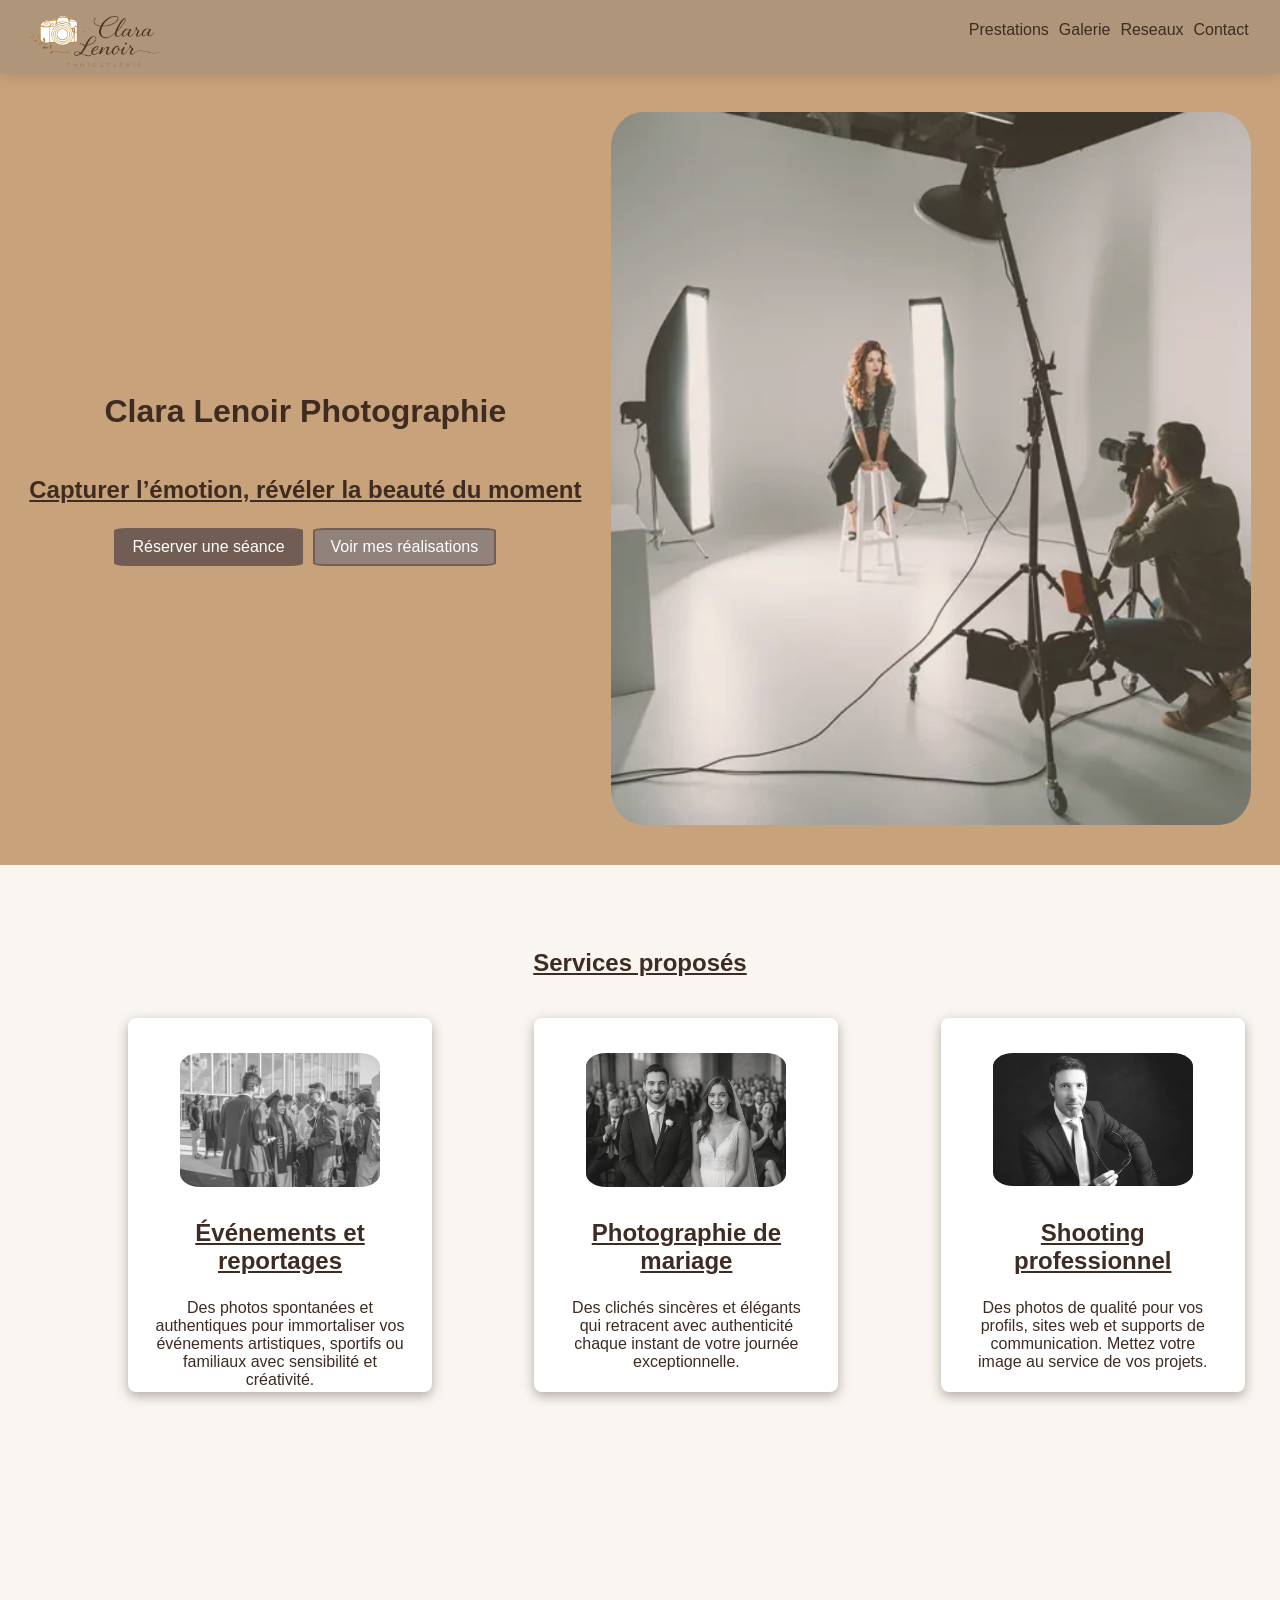
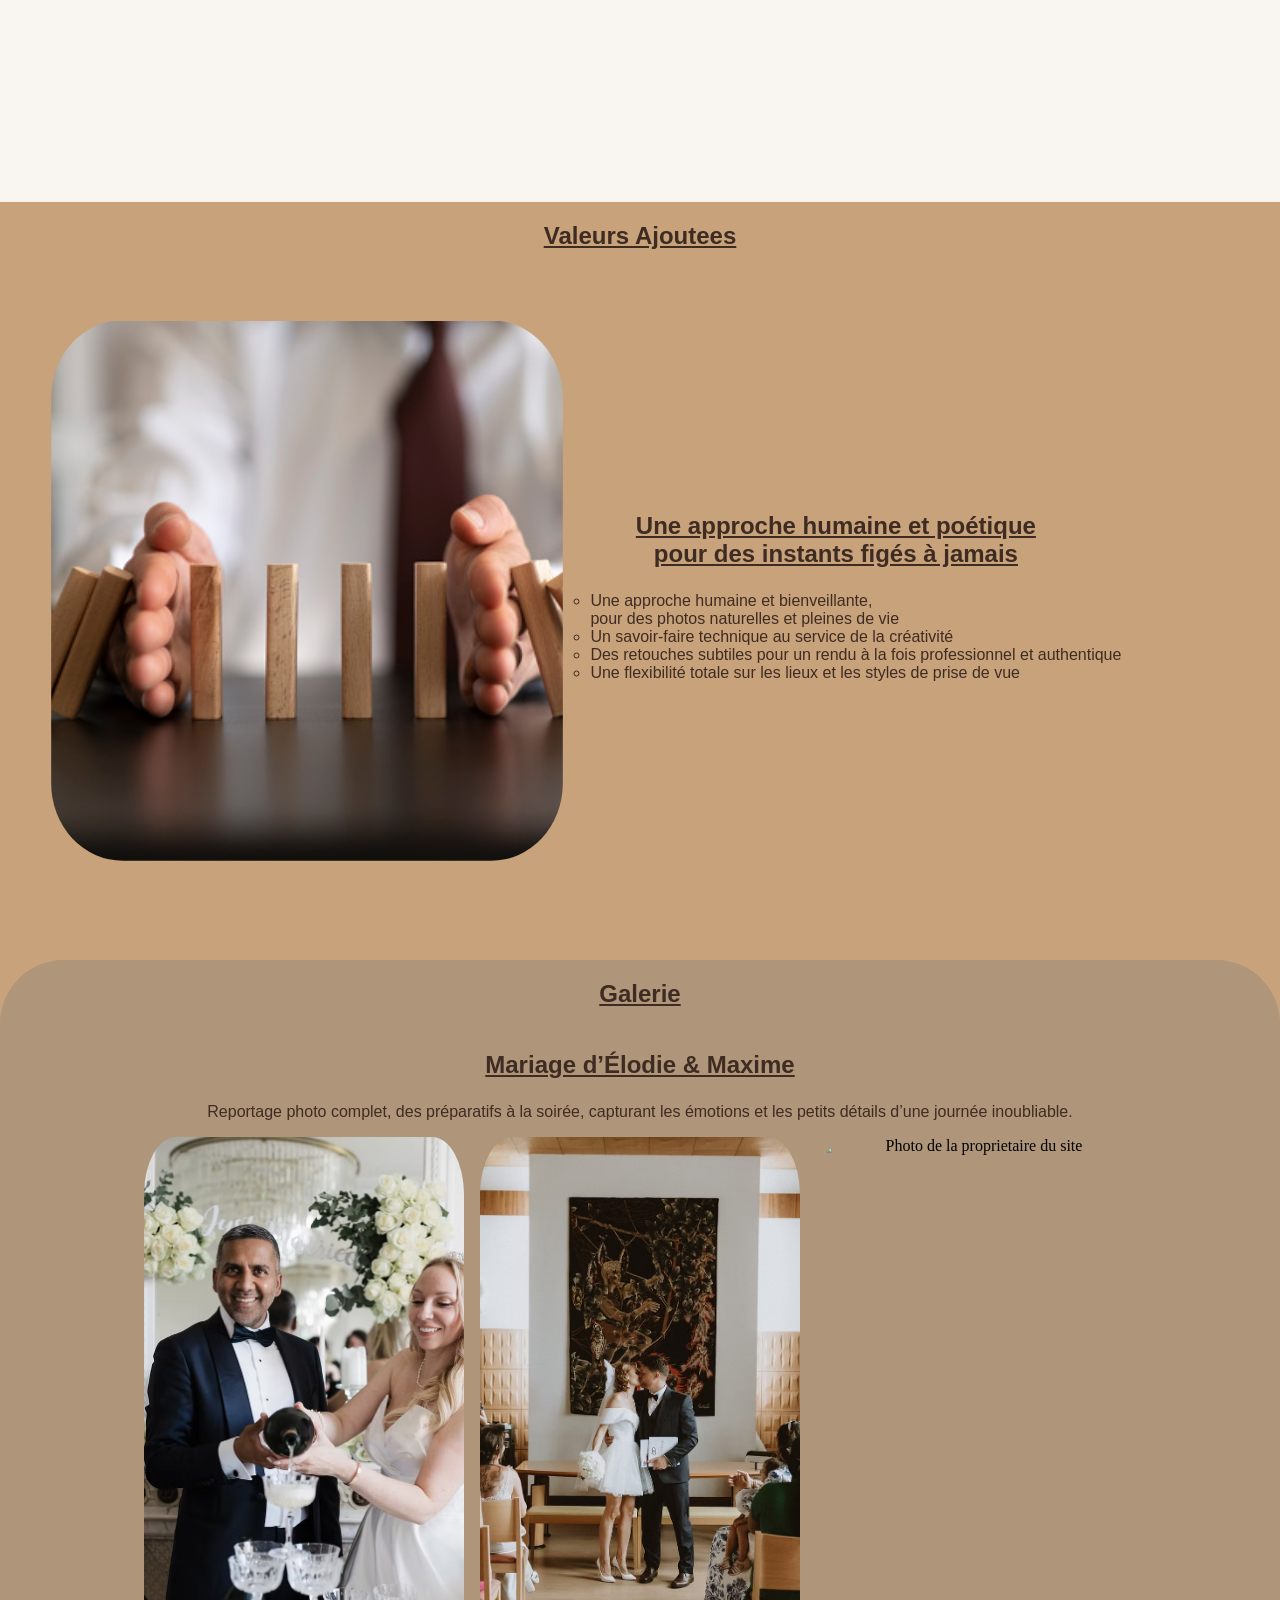
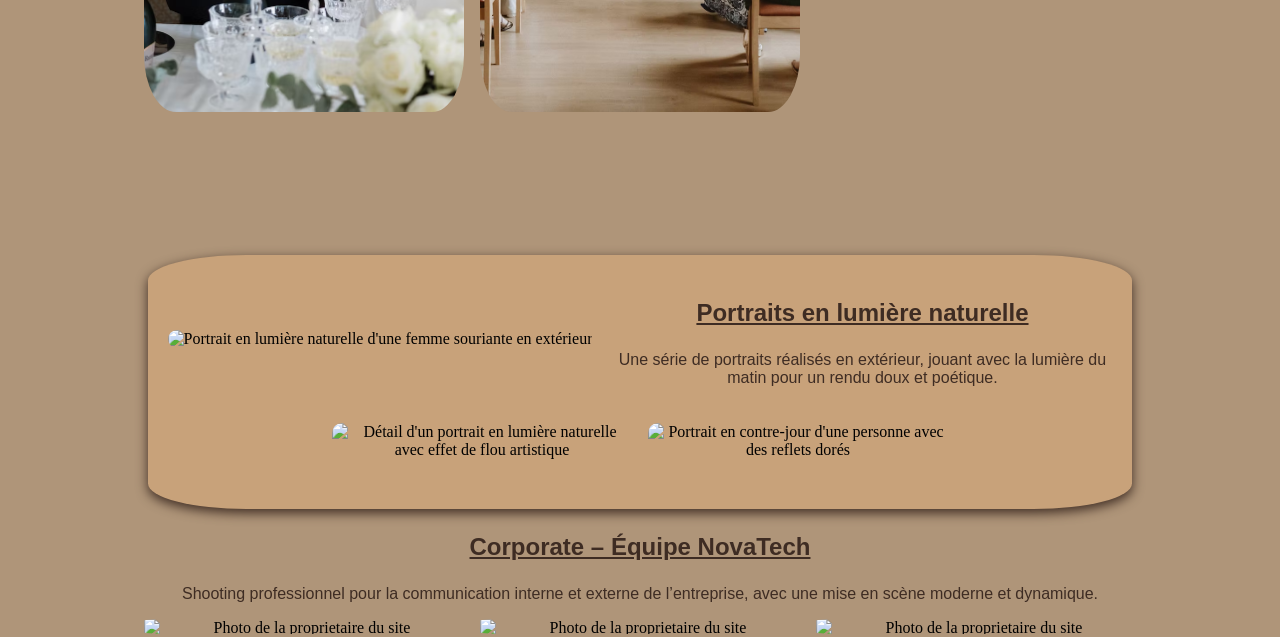
==== commit 141aad91: "V2.2" ====
--- a/index.html
+++ b/index.html
@@ -1,4 +1,3 @@
-<<<<<<< HEAD
 <!DOCTYPE html>
 <html lang="fr">
 
@@ -164,101 +163,3 @@
 </body>
 
 </html>
-=======
-<!DOCTYPE html>
-<html lang="fr">
-
-<head>
-    <meta charset="UTF-8">
-    <meta name="viewport" content="width=device-width, initial-scale=1.0">
-    <title>Document</title>
-    <link rel="stylesheet" href="style.css">
-</head>
-
-<body>
-    <nav>
-        <a href="index.html">
-            <img src="asset/logo.png" alt="logo">
-        </a>
-        <ul>
-            <li><a href="#">Prestations</a></li>
-            <li><a href="#">Realisation</a></li>
-            <li><a href="#">Lien 3</a></li>
-            <li><a href="#">Lien 4</a></li>
-        </ul>
-    </nav>
-
-
-
-    <head>
-        <div class="head-align">
-            <div class="head-colum">
-             
-            <h1>Clara Lenoir Photographie</h1>
-            <h3>Capturer l’émotion, révéler la beauté du moment</h3>
-            <div class="btn-align">
-                <a class="btn primary" href="€"> Réserver une séance</a>
-                <a class="btn secondary" href="#">Voir mes réalisations</a>
-            </div>
-            </div>
-            <img class="head-img" src="asset/img-principal.jpg" alt="image principal">
-        </div>
-    </head>
-
-
-<main>
-    <section class="prestation">
-    <h2>Services proposés</h2>
-    <div class="prestation-container">
-        
-        <div class="prestation-card">
-            <div class="prestation-img">
-                <img src="asset/nathanael-desmeules-r5GDJ0V_4D8-unsplash.jpg" alt="Image événement">
-            </div>
-            <h3>Événements et reportages</h3>
-            <p>Des photos spontanées et authentiques pour immortaliser vos événements artistiques, sportifs ou familiaux avec sensibilité et créativité.</p>
-        </div>
-
-       
-        <div class="prestation-card">
-            <div class="prestation-img">
-                <img src="asset/mariage.png" alt="Image mariage">
-            </div>
-            <h3>Photographie de mariage</h3>
-            <p>Des clichés sincères et élégants qui retracent avec authenticité chaque instant de votre journée exceptionnelle.</p>
-        </div>
-
-        
-        <div class="prestation-card">
-            <div class="prestation-img">
-                <img src="asset/corporate-novatech.png" alt="Image professionnel">
-            </div>
-            <h3>Shooting professionnel</h3>
-            <p>Des photos de qualité pour vos profils, sites web et supports de communication. Mettez votre image au service de vos projets.</p>
-        </div>
-    </div>
-</section>
-
-<section class="realisation">
-    <h2>Valeurs Ajoutees</h2>
-    <div class="realisation-container">
-        <div class="realisation-img"> 
-        <img src="asset\portraits-lumiere.png" alt="Photo de la proprietaire du site">
-        </div>
-        <div class="realisation-txt">
-            <h3>Une approche humaine et poétique<br>pour des instants figés à jamais</h3>
-            <ul>
-                <li>Une approche humaine et bienveillante, pour des photos naturelles et pleines de vie</li>
-                <li>Un savoir-faire technique au service de la créativité</li>
-                <li>Des retouches subtiles pour un rendu à la fois professionnel et authentique</li>
-                <li>Une flexibilité totale sur les lieux et les styles de prise de vue</li>
-            </ul>
-        </div>
-    </div>
-</section>
-
-</main>
-</body>
-
-</html>
->>>>>>> 108a85c9eaa260353bd59a950929471d25e39ec4
--- a/style.css
+++ b/style.css
@@ -1,4 +1,3 @@
-<<<<<<< HEAD
 body {
     margin: 0px;
     background-color: #C8A27A;
@@ -461,260 +460,3 @@
      width: 110%;
     height: 110%;
 }
-=======
-body {
-    margin: 0px;
-    background-color: #C8A27A;
-}
-
-h1, h2, h3 {
-
-    font-family: "Montserrat", sans-serif;
-    font-optical-sizing: auto;
-    /* font-weight: <weight>; */
-    font-style: normal;
-    color: #3E2C23;
-
-}
-
-p, a, li {
-    font-family: "Lato", sans-serif;
-    font-weight: 100;
-    font-style: normal;
-    color: #3E2C23;
-    text-decoration: none;
-}
-
-
-
-
-
-
-
-
-
-
-/* DEBUT NAVBAR */
-
-
-nav {
-    display: flex;
-    justify-content: center;
-    align-content: space-between;
-    height: 12vh;
-    background-color: #af9579;
-    box-shadow: 0 4px 12px rgba(62, 44, 35, 0.15);
-    position: relative;
-}
-
-nav ul {
-    display: flex;
-}
-
-nav ul li {
-    list-style: none;
-    margin: 6%;
-
-}
-
-nav ul li:hover {
-    background-color: black;
-}
-
-nav img {
-    width: 20%;
-    margin-top: 1.5%;
-}
-
-/* FIN NAVBAR */
-
-
-
-
-
-
-
-
-
-
-
-
-
-/* DEBUT BOUTON */
-.btn {
-    color: #3E2C23;
-    border: solid #715d53 2px;
-    border-radius: 7%;
-    padding: 8px 16px;
-    text-decoration: none;
-    font-family: 'Lato', sans-serif;
-    transition: all 0.3s ease;
-}
-
-.primary {
-    background-color: #715d53;
-    color: white;
-}
-
-.primary:hover {
-    background-color: #C8A27A;
-    color: #3E2C23;
-}
-
-.secondary {
-    background-color: #91827b;
-    color: white;
-    border-color: #715d53;
-}
-
-.secondary:hover {
-    background-color: #B89F8A;
-    color: #3E2C23;
-    border-color: #C8A27A;
-}
-
-/* FIN BOUTON */
-
-
-
-
-
-
-
-
-
-
-
-
-/* ORGANISATION HEAD */
-
-.btn-align {
-    display: flex;
-    gap: 10px;
-}
-
-.head-align {
-    display: flex;
-    height: 88vh;
-    justify-content: center
-}
-
-.head-colum {
-    display: flex;
-    flex-direction: column;
-    justify-content: center;
-    align-items: center;
-    margin-left: auto;
-}
-
-.head-img {
-    width: 50vw;
-    height: 90%;
-    object-fit: cover;
-    margin: auto;
-}
-
-/* FIN HEAD */
-
-
-
-
-
-
-
-
-
-/* DEBUT PRESTATION */
-
-.prestation {
-    padding: 5% 10%;
-    background-color: #F9F5F0;
-
-}
-
-.prestation h2 {
-
-    color: #3E2C23;
-    text-align: center;
-    margin-bottom: 4%;
-    text-decoration:underline;
-    font-weight: bold;
-
-}
-
-.prestation-container {
-    display: flex;
-    justify-content: space-between;
-    gap: 10%;
-    height: 40vh;
-
-}
-
-.prestation-card {
-
-    min-width: 250px;
-    background-color: white;
-    border-radius: 8px;
-    padding: 3vh;
-    box-shadow: 0 4px 12px rgba(62, 44, 35, 0.1);
-}
-
-.prestation-img {
-    height: 50%;
-    display: flex;
-    justify-content: center;
-    align-items: center;
-
-}
-
-.prestation-img img {
-    width: 100%;
-    border-radius: 10%;
-
-}
-
-.prestation-card h3 {
-    text-align: center;
-}
-
-.prestation-card p {
-    text-align: center;
-}
-
-/* FIN PRESTATION */
-
-
-
-
-/* DEBUT REALISATION */
-.realisation {
-    display: flex;
-    flex-direction: column;
-    text-align: center;
-}
-.realisation h2{
-    text-decoration:underline;
-    font-weight: bold;
-}
-
-.realisation-container {
-    display: flex;
-    align-items: center
-}
-
-.realisation-img img {
-    width: 50vw;
-    height: 70vh;
-    object-fit: cover;
-    border-radius: 5%;
-    margin-left: 1%;
-   
-}
-.realisation-txt{
-    text-align: justify;
-}
-.realisation-txt h3{
-    text-align: center;
-}
-/* FIN REALISATION */
->>>>>>> 108a85c9eaa260353bd59a950929471d25e39ec4
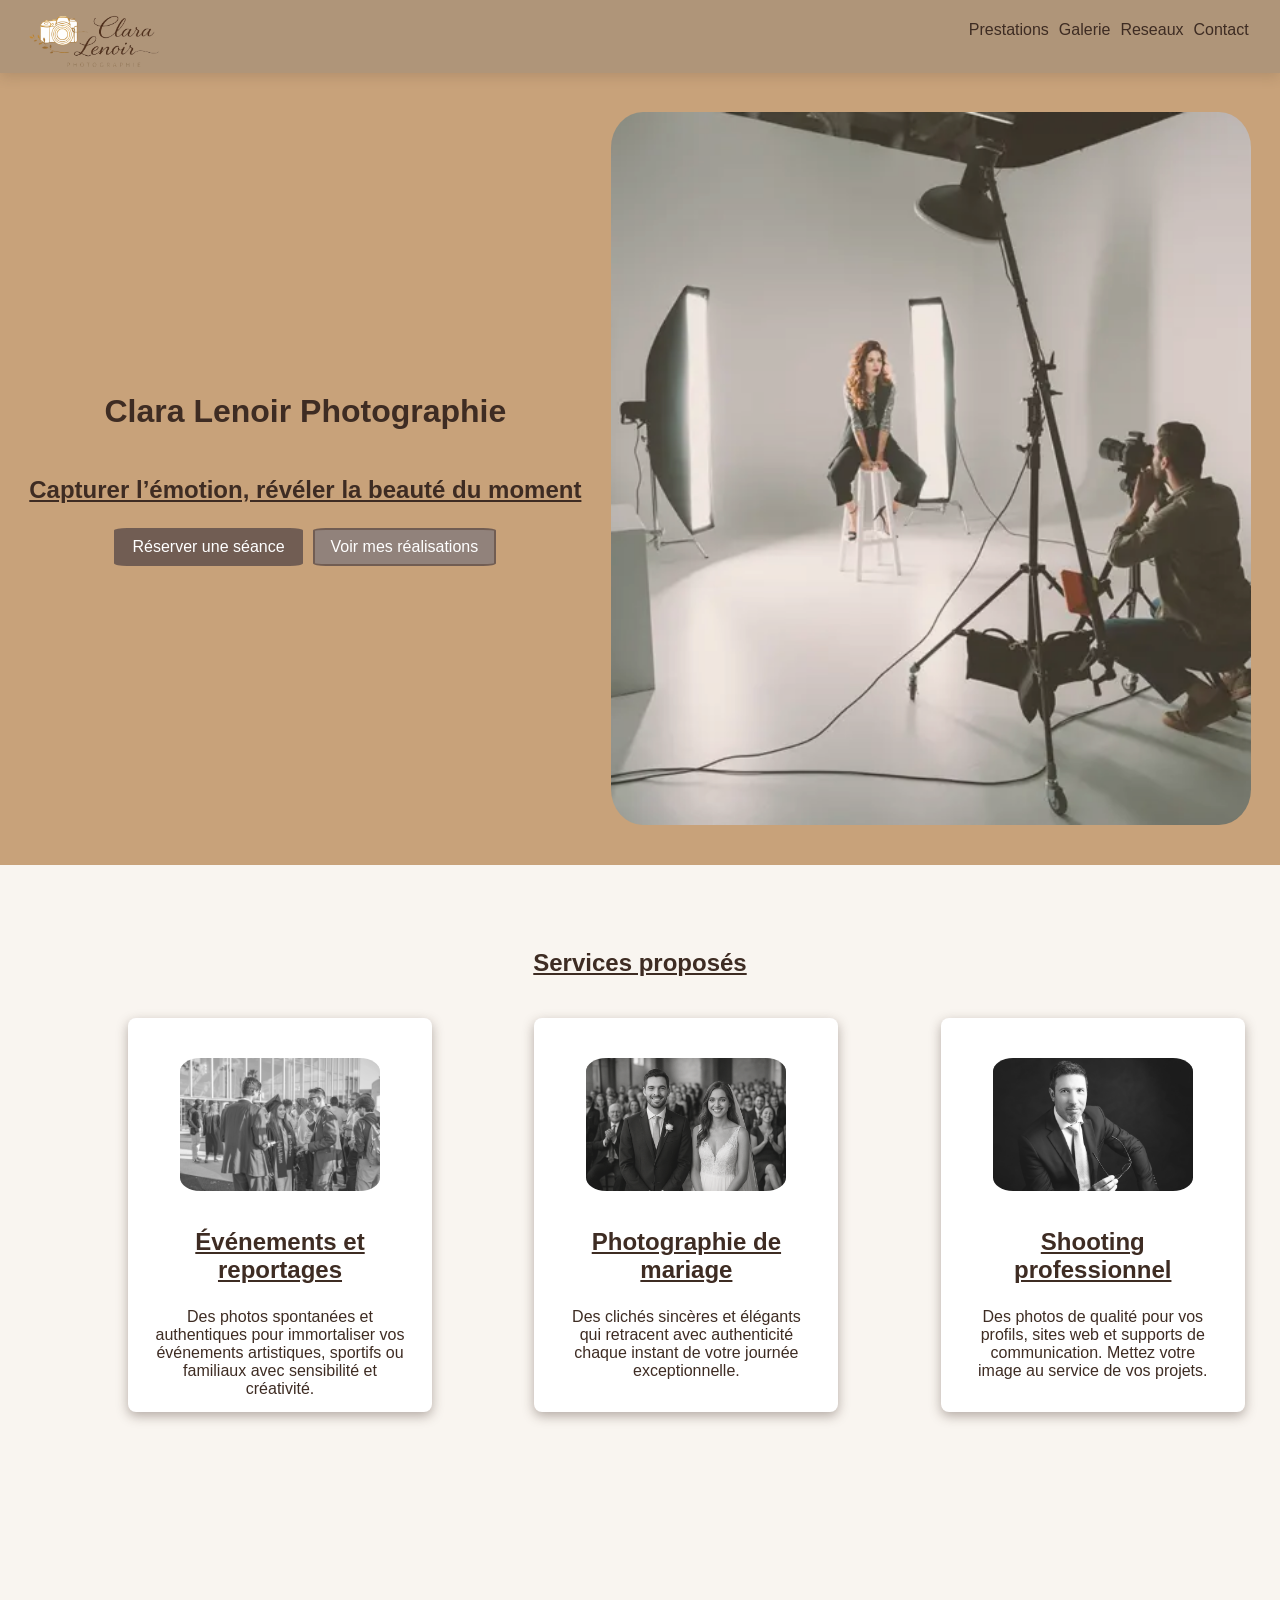
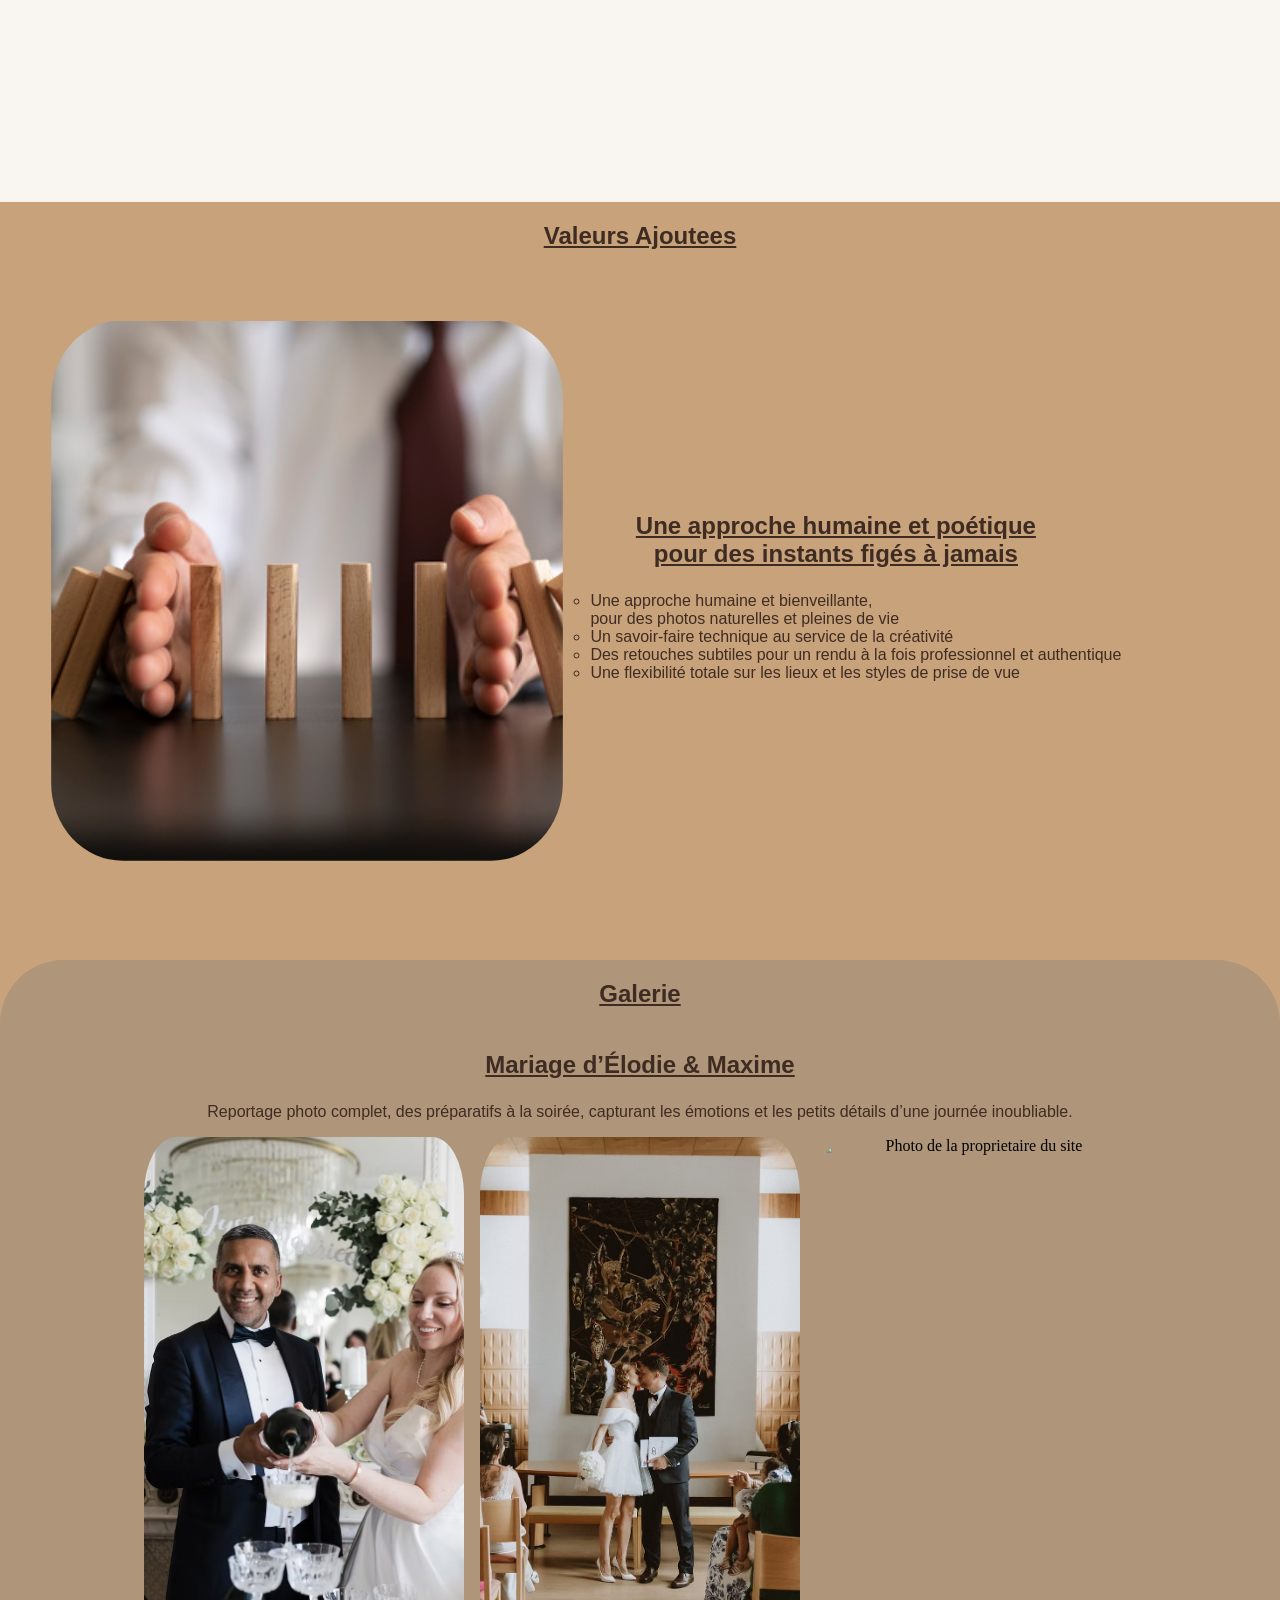
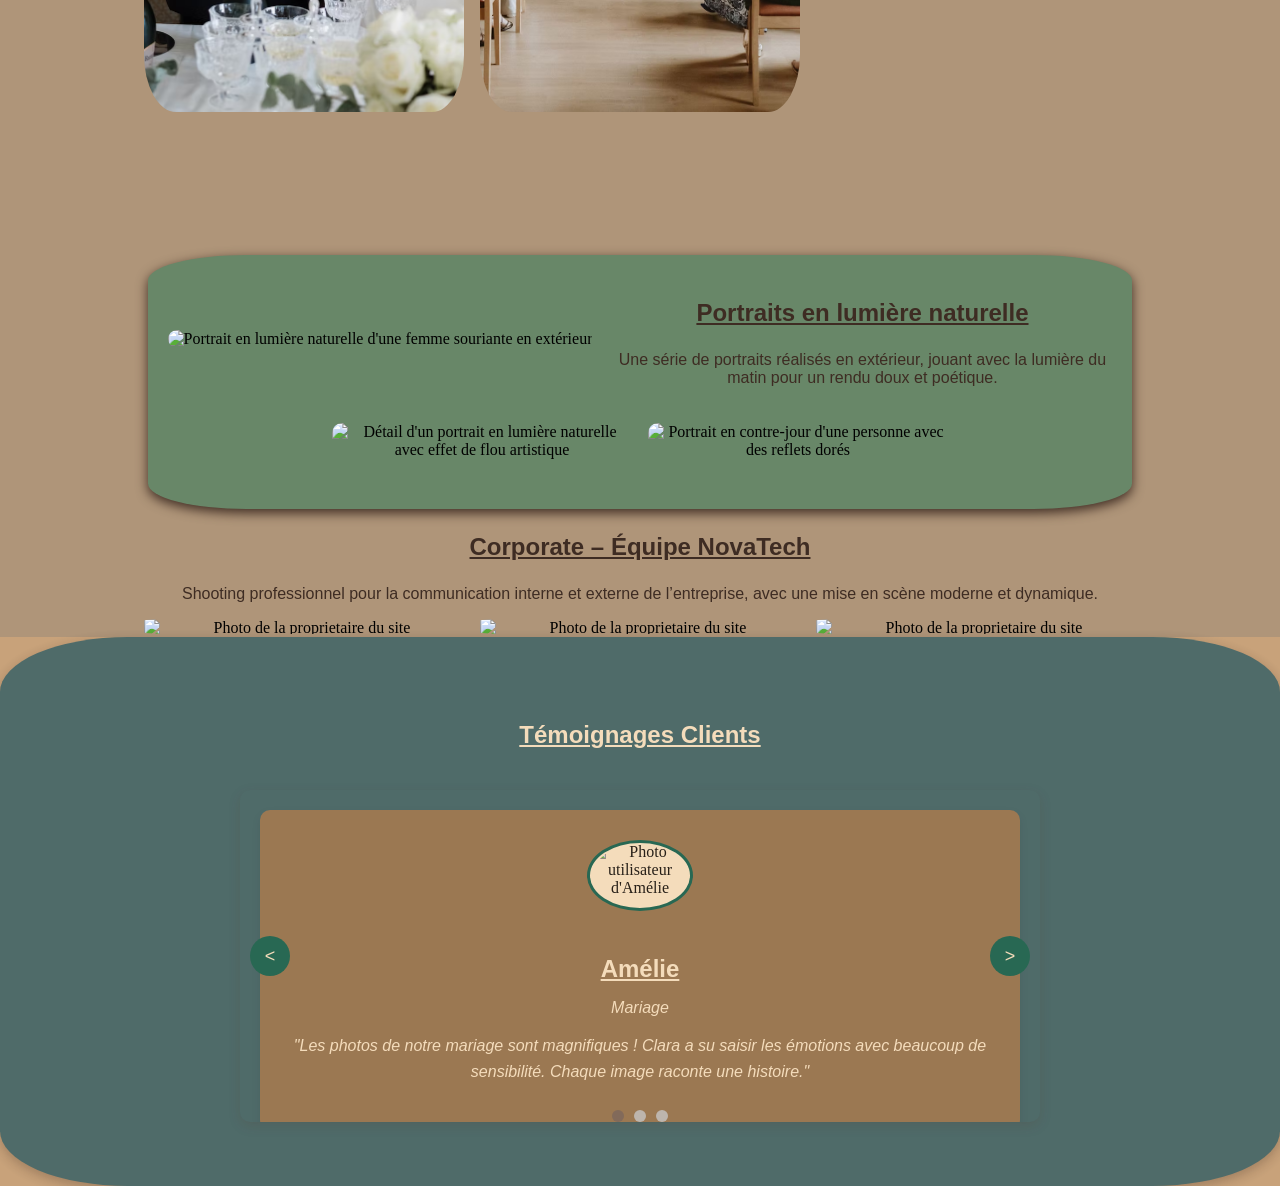
==== commit b2a269ae: "V2.3" ====
--- a/index.html
+++ b/index.html
@@ -159,7 +159,64 @@
             </div>
         </section>
 
-    </main>
+
+
+<section class="temoignages">
+    <h2>Témoignages Clients</h2>
+    <div class="carousel-container">
+        <div class="carousel">
+            <div class="carousel-slide active">
+                <div class="temoignage-card">
+                    <div class="user-photo">
+                        <img src="https://cdn-icons-png.flaticon.com/512/3641/3641390.png" alt="Photo utilisateur d'Amélie">
+                    </div>
+                    <div class="temoignage-content">
+                        <h3>Amélie</h3>
+                        <p class="prestation-type">Mariage</p>
+                        <p class="avis">"Les photos de notre mariage sont magnifiques ! Clara a su saisir les émotions avec beaucoup de sensibilité. Chaque image raconte une histoire."</p>
+                    </div>
+                </div>
+            </div>
+            <div class="carousel-slide">
+                <div class="temoignage-card">
+                    <div class="user-photo">
+                        <img src="https://icones.pro/wp-content/uploads/2021/05/symbole-de-l-homme-noir.png" alt="Photo utilisateur Julien">
+                    </div>
+                    <div class="temoignage-content">
+                        <h3>Julien</h3>
+                        <p class="prestation-type">Portrait professionnel</p>
+                        <p class="avis">"Un super moment passé en séance ! Clara met à l'aise et sait diriger sans forcer. Résultat : des portraits naturels et percutants."</p>
+                    </div>
+                </div>
+            </div>
+            <div class="carousel-slide">
+                <div class="temoignage-card">
+                    <div class="user-photo">
+                        <img src="https://cdn-icons-png.flaticon.com/512/3641/3641390.png" alt="Photo utilisateur Nadia">
+                    </div>
+                    <div class="temoignage-content">
+                        <h3>Nadia</h3>
+                        <p class="prestation-type">Shooting famille</p>
+                        <p class="avis">"Nous avons adoré la séance en extérieur. Les enfants se sont amusés et les photos sont pleines de vie et d'émotion."</p>
+                    </div>
+                </div>
+            </div>
+        </div>
+        <button class="carousel-btn prev-btn">&lt;</button>
+        <button class="carousel-btn next-btn">&gt;</button>
+        <div class="carousel-dots">
+            <span class="dot active"></span>
+            <span class="dot"></span>
+            <span class="dot"></span>
+        </div>
+    </div>
+</section>
+
+
+
+
+          </main>
+      <script src="script.js"></script>
 </body>
 
 </html>
--- a/style.css
+++ b/style.css
@@ -101,8 +101,8 @@
 }
 
 .primary:hover {
-    background-color: #C8A27A;
-    color: #3E2C23;
+    background-color: #315e66;
+    color: #96966a;
 }
 
 .secondary {
@@ -112,9 +112,9 @@
 }
 
 .secondary:hover {
-    background-color: #B89F8A;
+    background-color: #688768;
     color: #3E2C23;
-    border-color: #C8A27A;
+    border-color: #96966a;
 }
 
 /* FIN BOUTON */
@@ -215,17 +215,19 @@
 .prestation-card {
 
     min-width: 250px;
-    height: 320px;
+    height: 340px;
     background-color: white;
     border-radius: 8px;
     padding: 3vh;
     box-shadow: 0 4px 12px rgba(62, 44, 35, 0.368);
+    
 }
 .prestation-card:hover{
      overflow: hidden;
-     min-width: 300px;
-    height: 420px;
+    min-width: 300px;
+    height: 360px;
     background-color: #715d53;
+    
 }
 
 .prestation-img {
@@ -407,7 +409,7 @@
     padding: 20px;
     max-width: 1200px; 
     margin: 0 auto;
-    background-color: #C8A27A;
+    background-color: #688768;
     border-radius: 10%;
      box-shadow: 0 4px 12px rgb(62, 44, 35);
 }
@@ -427,11 +429,11 @@
     object-fit: cover;
     border-radius: 10px;
 }
-.galerie-img2-main img:hover{
-     overflow: hidden;
-     width: 60%;
-    height: 60%;
-}
+/* .galerie-img2-main img:hover{
+    overflow: hidden;
+     width: 100%;
+    height: 100%;
+} */
 
 .galerie-txt2 {
     flex: 1; 
@@ -460,3 +462,148 @@
      width: 110%;
     height: 110%;
 }
+/* FIN GALERIE */
+
+
+
+
+
+
+/* DEBUT TEMOIGNAGES */
+
+.temoignages {
+    padding: 5% 10%;
+    background-color: #315e66;
+    text-align: center;
+    opacity: 80%;
+    border-radius: 10%;
+    box-shadow: 0 4px 12px rgba(62, 44, 35, 0.368); 
+}
+.temoignages p{
+    color: #ffebcc  ;
+}
+.temoignages h2 {
+    color: #ffebcc;
+    margin-bottom: 4%;
+    text-decoration: underline;
+    font-weight: bold;
+   
+}
+
+.carousel-container {
+    position: relative;
+    max-width: 800px;
+    margin: 0 auto;
+    overflow: hidden;
+    border-radius: 10px;
+    box-shadow: 0 4px 12px rgba(62, 44, 35, 0.2);
+}
+
+.carousel {
+    display: flex;
+    transition: transform 0.5s ease;
+    height: 300px;
+}
+
+.carousel-slide {
+    min-width: 100%;
+    padding: 20px;
+    box-sizing: border-box;
+}
+
+.temoignage-card {
+    display: flex;
+    flex-direction: column;
+    align-items: center;
+    background-color: #906e49;
+    border-radius: 10px;
+    padding: 30px;
+    height: 100%;
+    box-shadow: 0 4px 8px rgba(0, 0, 0, 0.1);
+}
+
+.user-photo {
+    width: 100px;
+    height: 100px;
+    border-radius: 100%;
+    overflow: hidden;
+    margin-bottom: 20px;
+    border: 3px solid #005b4a;
+    background-color: #ffebcc;
+}
+
+.user-photo img {
+    width: 100%;
+    height: 100%;
+    object-fit: cover;
+}
+
+.temoignage-content h3 {
+    margin-bottom: 5px;
+    color: #ffebcc;
+}
+
+.prestation-type {
+    font-style: italic;
+    color: #715d53;
+    margin-bottom: 15px;
+    font-weight: 500;
+}
+
+.avis {
+    font-style: italic;
+    text-align: center;
+    line-height: 1.6;
+}
+
+.carousel-btn {
+    position: absolute;
+    top: 50%;
+    transform: translateY(-50%);
+    background-color: #005b4a;
+    color: #ffebcc;
+    border: none;
+    border-radius: 50%;
+    width: 40px;
+    height: 40px;
+    cursor: pointer;
+    font-size: 18px;
+    z-index: 10;
+    transition: all 0.3s ease;
+}
+
+.carousel-btn:hover {
+    background-color: #3E2C23;
+}
+
+.prev-btn {
+    left: 10px;
+}
+
+.next-btn {
+    right: 10px;
+}
+
+.carousel-dots {
+    display: flex;
+    justify-content: center;
+    margin-top: 20px;
+}
+
+.dot {
+    height: 12px;
+    width: 12px;
+    margin: 0 5px;
+    background-color: #bbb;
+    border-radius: 50%;
+    display: inline-block;
+    transition: background-color 0.6s ease;
+    cursor: pointer;
+}
+
+.dot.active {
+    background-color: #715d53;
+}
+
+/* FIN TEMOIGNAGES */
+    
